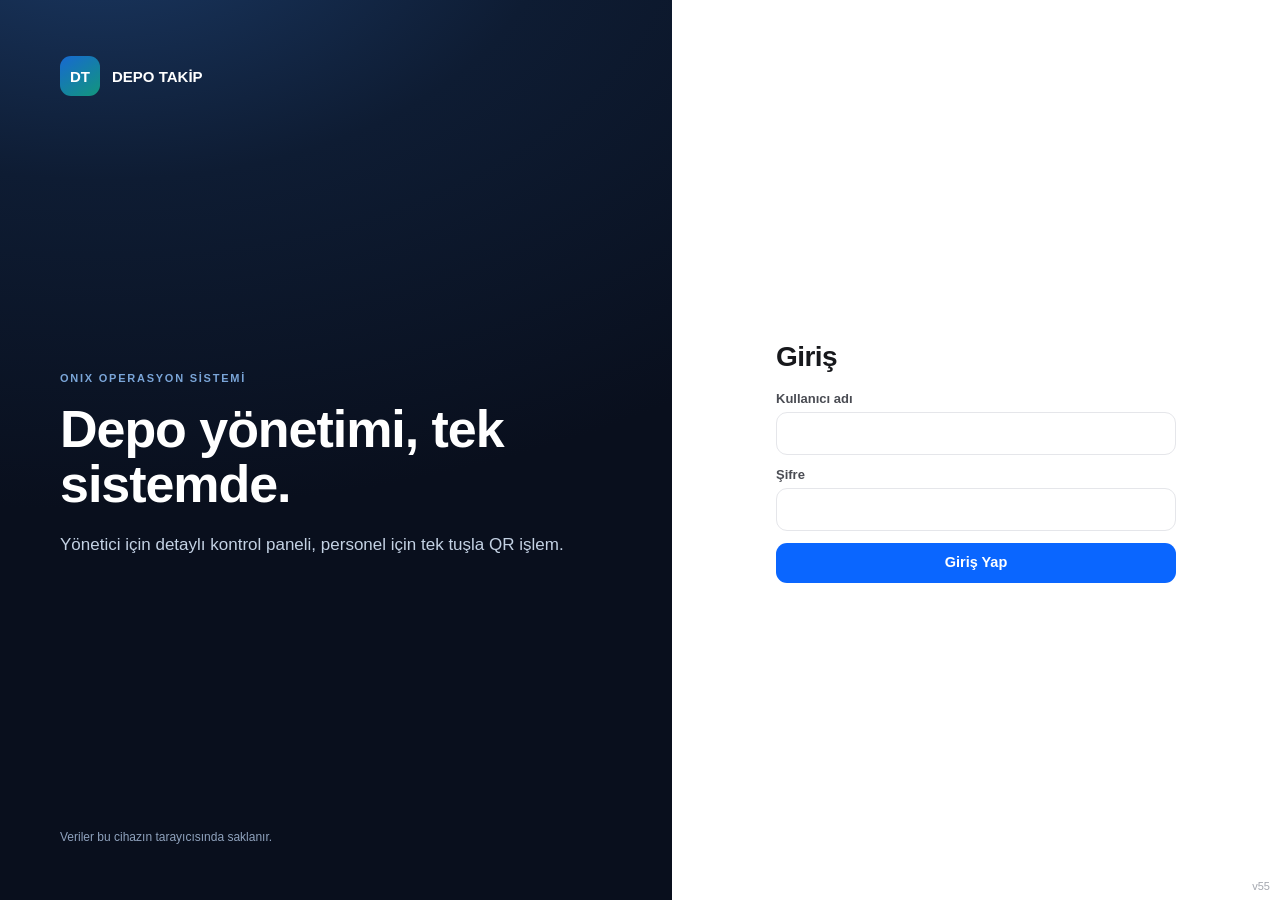
==== index.html @ a71f3387 "v55: Stok sayiminda onayli mod - her okumada EVET/HAYIR onayi, cift sayim onlenir Co-Authored-By: Cl" ====
﻿<!doctype html>
<html lang="tr">
<head>
  <meta charset="utf-8">
  <meta name="viewport" content="width=device-width,initial-scale=1,maximum-scale=1,user-scalable=no,viewport-fit=cover">
  <meta name="theme-color" content="#0d1526">
  <meta name="apple-mobile-web-app-capable" content="yes">
  <meta name="apple-mobile-web-app-status-bar-style" content="black-translucent">
  <meta name="apple-mobile-web-app-title" content="DEPO TAKİP">
  <title>DEPO TAKİP</title>
  <link rel="preconnect" href="https://yxzctsssyngvevrwdwbg.supabase.co" crossorigin>
  <link rel="manifest" href="./manifest.webmanifest">
  <link rel="icon" href="./icon.svg" type="image/svg+xml">
  <link rel="apple-touch-icon" href="./icon.svg">
  <link rel="stylesheet" href="./app.css?v=55">
  <script defer src="./qrcode.min.js?v=55"></script>
  <script defer src="./jsqr.js?v=55"></script>
  <script defer src="./app.js?v=55"></script>
</head>
<body>
  <section id="loginView" class="login-view">
    <div class="login-brand">
      <div class="brand-lockup"><span class="brand-mark">DT</span><span>DEPO TAKİP</span></div>
      <div class="login-copy">
        <span class="eyebrow">ONIX OPERASYON SİSTEMİ</span>
        <h1>Depo yönetimi, tek sistemde.</h1>
        <p>Yönetici için detaylı kontrol paneli, personel için tek tuşla QR işlem.</p>
      </div>
      <small>Veriler bu cihazın tarayıcısında saklanır.</small>
    </div>
    <div class="login-panel">
      <form id="loginForm" class="login-card">
        <div class="mobile-brand"><span class="brand-mark">DT</span><b>DEPO TAKİP</b></div>
        <h2>Giriş</h2>
        <label class="field"><span>Kullanıcı adı</span><input id="loginUser" autocomplete="username" required></label>
        <label class="field"><span>Şifre</span><input id="loginPass" type="password" autocomplete="current-password" required></label>
        <button class="btn btn-primary btn-block" type="submit">Giriş Yap</button>
      </form>
      <form id="setupForm" class="login-card hidden">
        <div class="mobile-brand"><span class="brand-mark">DT</span><b>DEPO TAKİP</b></div>
        <h2>İlk kurulum</h2>
        <p class="muted">Yönetici hesabınızı oluşturun.</p>
        <label class="field"><span>Ad soyad</span><input id="setupName" required></label>
        <label class="field"><span>Kullanıcı adı</span><input id="setupUser" autocomplete="username" required></label>
        <label class="field"><span>Şifre</span><input id="setupPass" type="password" autocomplete="new-password" minlength="6" required></label>
        <label class="field"><span>Şifre (tekrar)</span><input id="setupPass2" type="password" autocomplete="new-password" minlength="6" required></label>
        <button class="btn btn-primary btn-block" type="submit">Yönetici Hesabını Oluştur</button>
        <button type="button" id="setupRestoreBtn" class="login-reset">Başka cihazda hesabınız var mı? Yedek dosyasından kurun</button>
        <input id="setupRestoreInput" type="file" accept="application/json" class="hidden">
      </form>
    </div>
  </section>

  <!-- PERSONEL: sadece QR -->
  <div id="staffView" class="staff-shell hidden">
    <header class="staff-bar">
      <div class="brand-lockup"><span class="brand-mark">DT</span><b>DEPO TAKİP</b></div>
      <div class="staff-user"><span class="cloud-chip">●</span><span id="staffName"></span><button id="staffLogoutBtn" class="btn btn-outline">Çıkış</button></div>
    </header>
    <main class="staff-main">
      <h1 id="staffHello">Merhaba</h1>
      <p class="staff-sub">Yapacağınız işlemi seçin, malzemenin QR etiketini okutun.</p>
      <div class="staff-actions">
        <button id="staffScanIn" class="staff-btn in"><span>⬇</span><b>GİRİŞ</b><small>Depoya mal girişi</small></button>
        <button id="staffScanOut" class="staff-btn out"><span>⬆</span><b>ÇIKIŞ</b><small>Depodan mal çıkışı</small></button>
      </div>
      <div id="staffLast" class="staff-last hidden"></div>
    </main>
  </div>

  <!-- YÖNETİCİ: detaylı panel -->
  <div id="appView" class="admin-shell hidden">
    <aside id="sidebar" class="sidebar">
      <div class="sidebar-brand"><span class="brand-mark">DT</span><div><b>DEPO TAKİP</b><small>YÖNETİM PANELİ</small></div></div>
      <nav class="side-nav">
        <button data-page="dashboard" class="active"><span>◧</span>Ana Sayfa</button>
        <button data-page="movements"><span>⇄</span>Hareketler</button>
        <button data-page="stocks"><span>▦</span>Stok</button>
        <button data-page="muhasebe"><span>₺</span>Muhasebe</button>
        <button data-page="reports" data-admin-only><span>▤</span>Raporlar</button>
        <button data-page="products" data-admin-only><span>◇</span>Ürünler</button>
        <button data-page="users" data-admin-only><span>♟</span>Kullanıcılar</button>
        <button data-page="settings" data-admin-only><span>⚙</span>Ayarlar</button>
      </nav>
      <div class="sidebar-footer"><div class="avatar" id="avatar">A</div><div class="profile-text"><b id="currentName"></b><small id="currentRole"></small></div><button id="logoutBtn" class="icon-btn dark" title="Çıkış">⎋</button></div>
    </aside>
    <div id="sidebarOverlay" class="overlay hidden"></div>

    <div class="admin-main">
      <header class="topbar">
        <div class="topbar-left"><button id="menuBtn" class="icon-btn mobile-only">☰</button><h2 id="pageTitle">Ana Sayfa</h2></div>
        <div class="topbar-actions">
          <span class="cloud-chip">●</span>
          <button id="scanTopBtn" class="btn btn-primary">▣ QR Okut</button>
          <button id="notifBtn" class="icon-btn badge-btn" aria-label="Bildirimler">🔔<span id="notifCount" class="hidden">0</span></button>
        </div>
      </header>

      <div id="notifPanel" class="notif-panel hidden">
        <div class="notif-head"><b>Bildirimler</b><button id="markReadBtn" class="mini-btn">Tümünü okundu say</button></div>
        <div id="notifList" class="notif-list"></div>
      </div>

      <nav id="mobileTabs" class="mobile-tabs">
        <button data-page="dashboard" class="active"><span>◧</span>Ana Sayfa</button>
        <button data-page="movements"><span>⇄</span>Hareket</button>
        <button data-page="stocks"><span>▦</span>Stok</button>
        <button data-page="muhasebe"><span>₺</span>Muhasebe</button>
        <button type="button" id="tabMenuBtn"><span>☰</span>Menü</button>
      </nav>

      <main class="admin-content">
        <section id="dashboard" class="page active">
          <div class="metric-grid">
            <article class="metric-card"><small>Ostim Depo</small><strong id="mOstim">0</strong><span>ürün çeşidi</span><div class="depot-extra"><span class="depot-crit" id="mOstimCrit">0 kritik</span><span class="depot-value" id="mOstimValue" data-admin-only>₺0</span></div></article>
            <article class="metric-card"><small>Yenikent Depo</small><strong id="mYenikent">0</strong><span>ürün çeşidi</span><div class="depot-extra"><span class="depot-crit" id="mYenikentCrit">0 kritik</span><span class="depot-value" id="mYenikentValue" data-admin-only>₺0</span></div></article>
            <article class="metric-card warn"><small>Kritik Ürün</small><strong id="mCritical">0</strong><span>minimum altında</span></article>
            <article class="metric-card"><small>Bugünkü İşlem</small><strong id="mToday">0</strong><span>giriş / çıkış</span></article>
            <article class="metric-card link" id="mBillingCard"><small>Muhasebe</small><strong id="mBilling">0</strong><span>bekleyen + askıda</span></article>
          </div>
          <div class="dash-grid">
            <article class="panel">
              <div class="panel-head"><div><h3>Son Hareketler</h3><p>Kim, hangi malzemeyi, saat kaçta</p></div><button class="text-btn" data-page="movements">Tümü ›</button></div>
              <div class="table-wrap"><table><thead><tr><th>Saat</th><th>Personel</th><th>İşlem</th><th>Malzeme</th><th>Miktar</th><th>Nereye</th></tr></thead><tbody id="dashMovements"></tbody></table></div>
              <div id="dashMovementsEmpty" class="empty hidden">Henüz hareket yok.</div>
            </article>
            <div class="dash-side">
              <article class="panel">
                <div class="panel-head"><div><h3>Kritik Stok</h3><p>Minimum seviyenin altında</p></div></div>
                <div id="dashCritical" class="critical-list"></div>
              </article>
              <article class="panel">
                <div class="panel-head"><div><h3>Depo Dağılımı</h3><p>Ürün çeşidi dağılımı</p></div></div>
                <div id="dashBars" class="bar-list"></div>
              </article>
            </div>
          </div>
        </section>

        <section id="movements" class="page">
          <div class="filter-bar"><label class="search-box">⌕<input id="movementSearch" placeholder="Malzeme, personel veya hedef ara"></label><select id="movementType"><option value="all">Tüm işlemler</option><option>Giriş</option><option>Makine Çıkışı</option><option>Vinç Çıkışı</option><option>Satış</option><option>Transfer</option><option>İptal</option></select><button id="movementCsvBtn" class="btn btn-outline">CSV İndir</button></div>
          <article class="panel no-pad">
            <div class="table-wrap"><table><thead><tr><th>Tarih · Saat</th><th>Personel</th><th>İşlem</th><th>Malzeme</th><th>Miktar</th><th>Nereden</th><th>Nereye</th><th></th></tr></thead><tbody id="movementRows"></tbody></table></div>
            <div id="movementEmpty" class="empty hidden">Kayıt bulunamadı.</div>
          </article>
        </section>

        <section id="stocks" class="page">
          <div class="filter-bar"><label class="search-box">⌕<input id="stockSearch" placeholder="Ürün adı veya kod ara"></label><button id="sayimBtn" class="btn btn-outline" data-admin-only>▣ Stok Sayımı</button><button id="bulkOutBtn" class="btn btn-outline" data-admin-only>📋 Toplu Çıkış</button><button id="stockCsvBtn" class="btn btn-outline">CSV İndir</button></div>
          <article class="panel no-pad">
            <div class="table-wrap"><table><thead><tr><th>Malzeme</th><th>Kod</th><th>Ostim</th><th>Yenikent</th><th>Toplam</th><th>Durum</th><th></th></tr></thead><tbody id="stockRows"></tbody></table></div>
            <div id="stockEmpty" class="empty hidden">Ürün bulunamadı.</div>
          </article>
        </section>

        <section id="muhasebe" class="page">
          <div class="filter-bar"><label class="search-box">⌕<input id="billSearch" placeholder="Malzeme, müşteri veya personel ara"></label><select id="billFilter"><option value="all">Tüm kayıtlar</option><option value="pending">Bekleyen</option><option value="askida">Askıda</option><option value="done">Tamamlanan</option></select><button id="billCsvBtn" class="btn btn-outline">CSV İndir</button></div>
          <div id="billSummary" class="bill-summary"></div>
          <article class="panel no-pad">
            <div class="table-wrap"><table><thead><tr><th>Tarih · Saat</th><th>Malzeme</th><th>Miktar</th><th>Nereye</th><th>Personel</th><th>Birim ₺</th><th>Toplam ₺</th><th>Fatura</th><th>Ödeme</th><th>Durum</th><th></th></tr></thead><tbody id="billRows"></tbody></table></div>
            <div id="billEmpty" class="empty hidden">Kayıt yok. Depodan çıkış yapılan ürünler burada listelenir.</div>
          </article>
        </section>

        <section id="reports" class="page">
          <div class="filter-bar">
            <select id="reportPeriod"><option value="today">Bugün</option><option value="week">Bu Hafta</option><option value="month" selected>Bu Ay</option><option value="all">Tüm Zamanlar</option></select>
            <button id="reportCsvBtn" class="btn btn-outline">⬇ Excel (CSV)</button>
            <button id="reportPdfBtn" class="btn btn-outline">🖨 PDF / Yazdır</button>
          </div>
          <div id="reportContent" class="report-grid"></div>
        </section>

        <section id="products" class="page">
          <div class="filter-bar"><label class="search-box">⌕<input id="productAdminSearch" placeholder="Ürün ara"></label><button id="printAllQrBtn" class="btn btn-outline">🖨 44'lü Etiket Bas</button><button id="addProductBtn" class="btn btn-primary">＋ Yeni Ürün</button></div>
          <article class="panel no-pad">
            <div class="table-wrap"><table><thead><tr><th>Ürün</th><th>Kod</th><th>Kategori</th><th>Birim</th><th>Min.</th><th>Durum</th><th></th></tr></thead><tbody id="productRows"></tbody></table></div>
            <div id="productEmpty" class="empty hidden">Henüz ürün yok. "＋ Yeni Ürün" ile başlayın.</div>
          </article>
        </section>

        <section id="users" class="page">
          <div class="filter-bar"><label class="search-box">⌕<input id="userSearch" placeholder="Kullanıcı ara"></label><button id="addUserBtn" class="btn btn-primary">＋ Yeni Kullanıcı</button></div>
          <article class="panel no-pad">
            <div class="table-wrap"><table><thead><tr><th>Kullanıcı</th><th>Görev</th><th>Rol</th><th>Durum</th><th></th></tr></thead><tbody id="userRows"></tbody></table></div>
          </article>
        </section>

        <section id="settings" class="page">
          <div class="settings-stack">
            <article class="panel setting-row"><div><h3>Tam Yedek Al</h3><p>Tüm verileri dosya olarak indir. Başka cihaza taşımak için de kullanılır.</p></div><button id="backupBtn" class="btn btn-primary">İndir</button></article>
            <article class="panel setting-row"><div><h3>Yedek Geri Yükle</h3><p>Yedek dosyasını bu cihaza yükle.</p></div><input id="restoreInput" type="file" accept="application/json" class="hidden"><button id="restoreBtn" class="btn btn-outline">Dosya Seç</button></article>
            <article class="panel setting-row"><div><h3>Excel Raporları</h3><p>Stok ve hareket listesini CSV olarak indir.</p></div><div class="button-stack"><button id="settingsStockCsv" class="btn btn-outline">Stok</button><button id="settingsMovementCsv" class="btn btn-outline">Hareket</button></div></article>
            <article class="panel setting-row"><div><h3>Etiket Hizalama (44'lü kağıt)</h3><p>Çıktı, etiket kağıdının bölmelerine tam oturmuyorsa mm cinsinden kaydırın (+ sağa/aşağı, − sola/yukarı). Önce "Test Sayfası" ile boş kağıda çerçeve basıp etiket kağıdının üzerine tutarak kontrol edin.</p></div><div class="align-stack"><label class="off-field">Yatay <input id="offX" type="number" step="0.5" value="0"><span>mm</span></label><label class="off-field">Dikey <input id="offY" type="number" step="0.5" value="0"><span>mm</span></label><button id="testSheetBtn" class="btn btn-outline">Test Sayfası Bas</button></div></article>
            <article class="panel setting-row" data-admin-only>
              <div style="width:100%"><h3>Son Silinen Veriler</h3><p>Bir sıfırlama yapıldığında silinen veriler otomatik olarak burada saklanır ve yeni bir sıfırlama yapılana kadar durur. "Geri Yükle" ile eski verileri geri getirebilirsiniz.</p>
              <div id="snapshotList" class="snapshot-list"></div></div>
            </article>
            <article class="panel danger-zone reset-panel" data-super-only>
              <div class="panel-head"><div><h3>Sıfırlama Formatları (Sistem Yöneticisi)</h3><p>Bu işlemler TÜM cihazları etkiler ve geri alınamaz. Öncesinde "Tam Yedek Al" önerilir.</p></div></div>
              <div class="reset-grid">
                <div class="reset-row"><div><b>Hareket &amp; Muhasebe Sıfırla</b><small>Tüm hareket ve muhasebe kayıtları silinir. Ürünler, stok miktarları ve kullanıcılar aynen kalır — yeni döneme temiz başlangıç.</small></div><button id="resetMovementsBtn" class="btn btn-danger">Sıfırla</button></div>
                <div class="reset-row"><div><b>Stok Miktarlarını Sıfırla</b><small>Ürün kartları ve etiketler kalır, tüm depo miktarları 0 yapılır. Sayım öncesi kullanışlıdır.</small></div><button id="resetStocksBtn" class="btn btn-danger">Sıfırla</button></div>
                <div class="reset-row"><div><b>Fabrika Formatı</b><small>Her şey silinir: ürünler, kullanıcılar, hareketler, muhasebe. Sistem ilk güne döner, sadece yönetici hesabı kalır.</small></div><button id="resetBtn" class="btn btn-danger">Formatla</button></div>
              </div>
            </article>
          </div>
        </section>
      </main>
    </div>
  </div>

  <div id="productModal" class="modal hidden"><div class="modal-card modal-lg"><div class="modal-head"><div><h3 id="productModalTitle">Yeni Ürün</h3></div><button class="icon-btn" data-close-modal="productModal">✕</button></div><form id="productForm"><input id="productId" type="hidden">
  <div class="img-pick"><div id="productImgBox" class="img-box">📷</div><div class="img-btns"><button type="button" id="pickImgBtn" class="mini-btn">Fotoğraf Seç / Çek</button><button type="button" id="removeImgBtn" class="mini-btn danger hidden">Görseli Kaldır</button></div><input id="productImgInput" type="file" accept="image/*" class="hidden"></div>
  <div class="form-grid">
    <label class="field"><span>Ürün adı</span><input id="productName" required></label><label class="field"><span>Ürün kodu</span><input id="productCode" required></label><label class="field"><span>Kategori</span><input id="productCategory" placeholder="Sondaj, hidrolik..."></label><label class="field"><span>Birim</span><select id="productUnit"><option>Adet</option><option>Metre</option><option>Litre</option><option>Kg</option><option>Takım</option><option>Kutu</option></select></label><label class="field"><span>Ostim stok</span><input id="productOstim" type="number" min="0" step="0.01" value="0"></label><label class="field"><span>Yenikent stok</span><input id="productYenikent" type="number" min="0" step="0.01" value="0"></label><label class="field"><span>Minimum stok uyarısı</span><input id="productMin" type="number" min="0" step="0.01" value="0"></label><label class="field"><span>Birim fiyat (₺, stok değeri için)</span><input id="productPrice" type="number" min="0" step="0.01" value="0"></label><label class="field"><span>Durum</span><select id="productActive"><option value="true">Aktif</option><option value="false">Pasif</option></select></label>
  </div><div class="form-actions"><button type="button" class="btn btn-outline" data-close-modal="productModal">Vazgeç</button><button type="submit" class="btn btn-primary">Kaydet</button></div></form></div></div>

  <div id="userModal" class="modal hidden"><div class="modal-card modal-lg"><div class="modal-head"><div><h3 id="userModalTitle">Yeni Kullanıcı</h3></div><button class="icon-btn" data-close-modal="userModal">✕</button></div><form id="userForm"><input id="userId" type="hidden"><div class="form-grid">
    <label class="field"><span>Ad soyad</span><input id="userNameField" required></label><label class="field"><span>Kullanıcı adı</span><input id="usernameField" required autocomplete="off"></label><label class="field"><span>Şifre</span><input id="passwordField" required autocomplete="new-password"></label><label class="field"><span>Rol</span><select id="roleField"><option value="depot">Personel (sadece QR ekranı)</option><option value="accounting">Muhasebe (fatura &amp; tahsilat)</option><option value="admin">Yönetici (tüm panel)</option></select></label><label class="field"><span>Görev</span><input id="jobField" placeholder="Ostim depo sorumlusu"></label><label class="field"><span>Durum</span><select id="userActiveField"><option value="true">Aktif</option><option value="false">Pasif</option></select></label>
  </div><div class="form-actions"><button type="button" class="btn btn-outline" data-close-modal="userModal">Vazgeç</button><button type="submit" class="btn btn-primary">Kaydet</button></div></form></div></div>

  <div id="billingModal" class="modal hidden"><div class="modal-card modal-lg">
    <div class="modal-head"><div><h3>Muhasebe Kaydı</h3><p id="billProductInfo"></p></div><button class="icon-btn" data-close-modal="billingModal">✕</button></div>
    <div id="billMeta" class="bill-meta"></div>
    <div id="billLines" class="bill-lines"></div>
    <div class="bill-total">Ara toplam: <b id="billSubTxt">—</b></div>
    <div class="bill-discount"><span>İndirim</span><input id="billDiscount" type="number" min="0" step="0.01" placeholder="0" inputmode="decimal"><div class="seg mini"><button type="button" id="discTL" class="active">₺</button><button type="button" id="discPct">%</button></div><b id="billDiscTxt" class="disc-amt">—</b></div>
    <div class="bill-total grand">Genel toplam: <b id="billTotalTxt">—</b></div>
    <div class="seg-group"><span>Fatura</span><div class="seg"><button type="button" id="segInvYes">Kesildi</button><button type="button" id="segInvNo">Kesilmedi</button></div></div>
    <div class="seg-group"><span>Ödeme</span><div class="seg"><button type="button" id="segPaidYes">Alındı</button><button type="button" id="segPaidNo">Alınmadı · askıya al</button></div></div>
    <label class="field"><span>Not (isteğe bağlı)</span><input id="billNote" placeholder="Elden nakit, havale, vadeli..." autocomplete="off"></label>
    <div class="form-actions"><button type="button" class="btn btn-outline" data-close-modal="billingModal">Vazgeç</button><button type="button" id="billSaveBtn" class="btn btn-primary">Kaydet</button></div>
  </div></div>

  <div id="ekstreModal" class="modal hidden"><div class="modal-card modal-lg">
    <div class="modal-head"><div><h3>Ürün Ekstresi</h3><p id="ekstreProductInfo"></p></div><button class="icon-btn" data-close-modal="ekstreModal">✕</button></div>
    <div id="ekstreSummary" class="ekstre-summary"></div>
    <div class="table-wrap ekstre-wrap"><table><thead><tr><th>Tarih · Saat</th><th>İşlem</th><th>Miktar</th><th>Nereden → Nereye</th><th>Personel</th></tr></thead><tbody id="ekstreRows"></tbody></table></div>
    <div id="ekstreEmpty" class="empty hidden">Bu ürün için henüz hareket kaydı yok.</div>
  </div></div>

  <div id="mixQrModal" class="modal hidden"><div class="modal-card modal-lg">
    <div class="modal-head"><div><h3>44'lü Etiket Bas</h3><p>Yazdırılacak ürünleri seçin, her biri için etiket adedini girin. 44'lü A4 etiket kağıdına göre dizilir.</p></div><button class="icon-btn" data-close-modal="mixQrModal">✕</button></div>
    <div class="mix-toolbar">
      <label class="search-box">⌕<input id="mixSearch" placeholder="Ürün ara"></label>
      <label class="mix-stock"><input id="mixUseStock" type="checkbox" checked> Stok adedince</label>
      <label class="mix-default" id="mixDefaultWrap" style="display:none">Varsayılan adet <input id="mixDefaultQty" type="number" min="1" max="440" value="1"></label>
      <button type="button" id="mixSelectAll" class="mini-btn">Tümünü Seç</button>
    </div>
    <div id="mixList" class="mix-list"></div>
    <div class="form-actions mix-actions">
      <span id="mixSummary" class="mix-summary">0 ürün · 0 etiket</span>
      <span class="mix-note">Aynı ürünler peş peşe, yukarıdan aşağıya sıralanır</span>
      <button type="button" class="btn btn-outline" data-close-modal="mixQrModal">Vazgeç</button>
      <button type="button" id="mixPrintBtn" class="btn btn-primary">Yazdır</button>
    </div>
  </div></div>

  <div id="sayimModal" class="modal hidden"><div class="modal-card modal-lg">
    <div class="modal-head"><div><h3>Stok Sayımı</h3><p id="sayimDesc">Depo seçin, rafınızdaki her ürünün etiketini tek tek okutun. Bitirince sistemle karşılaştırılır.</p></div><button class="icon-btn" data-close-modal="sayimModal">✕</button></div>
    <div id="sayimSetup">
      <label class="field"><span>Sayılacak depo</span><select id="sayimDepot"><option>Ostim Depo</option><option>Yenikent Depo</option><option value="both">İki depo birden (toplam)</option></select></label>
      <p class="muted">Her fiziksel ürün için etiketi bir kez okutun — aynı üründen 5 tane varsa 5 kez. Okumalar arasında kısa bekleme vardır, "cık" diye saydıkça ekranda görürsünüz. Sayım bitmeden sayfayı yenilemeyin.</p>
      <div class="form-actions"><button type="button" class="btn btn-outline" data-close-modal="sayimModal">Vazgeç</button><button type="button" id="sayimStartBtn" class="btn btn-primary">▶ Sayımı Başlat</button></div>
    </div>
    <div id="sayimReport" class="hidden">
      <div id="sayimSummary" class="sayim-summary"></div>
      <div class="table-wrap sayim-table"><table><thead><tr><th>Malzeme</th><th class="num">Sistem</th><th class="num">Sayılan</th><th class="num">Fark</th><th>Durum</th></tr></thead><tbody id="sayimRows"></tbody></table></div>
      <div id="sayimUnknown" class="alert alert-warning hidden"></div>
      <div class="form-actions"><button type="button" id="sayimResumeBtn" class="btn btn-outline">‹ Sayıma Devam</button><button type="button" id="sayimCsvBtn" class="btn btn-outline">CSV İndir</button><button type="button" id="sayimCloseBtn" class="btn btn-primary">Kapat</button></div>
    </div>
  </div></div>

  <div id="qrModal" class="modal hidden"><div class="modal-card qr-card"><div class="modal-head"><div><h3>QR Ürün Etiketi</h3><p id="qrProductName"></p></div><button class="icon-btn" data-close-modal="qrModal">✕</button></div><div id="qrCode"></div><b id="qrLabelName" class="qr-label-name"></b><code id="qrCodeText"></code><button id="printQrBtn" class="btn btn-primary btn-block">Bu Etiketi Yazdır</button></div></div>

  <div id="bulkModal" class="modal hidden"><div class="modal-card modal-lg">
    <div class="modal-head"><div><h3>Toplu Çıkış</h3><p>Ürün listesini yapıştırın — her satır 1 adettir, aynı satırı tekrar yazmak adedi artırır. Marka adları sorun olmaz, sistem eşleştirir.</p></div><button class="icon-btn" data-close-modal="bulkModal">✕</button></div>
    <textarea id="bulkText" class="bulk-text" rows="7" placeholder="CAPRARI MCH43-8&#10;İMPO SK 10 HP&#10;PAN 4041-4/18&#10;PAN 4041-4/18"></textarea>
    <div class="form-grid">
      <label class="field"><span>Hangi depodan?</span><select id="bulkDepot"><option>Ostim Depo</option><option>Yenikent Depo</option></select></label>
      <label class="field"><span>Nereye gidiyor?</span><select id="bulkTarget"><option value="sayim">Sayım Düzeltme (stok düşümü)</option><option value="customer">Müşteriye Satış</option><option>Sondaj Makinesi 1</option><option>Sondaj Makinesi 2</option><option>Sondaj Makinesi 3</option><option>Vinç 1</option></select></label>
      <label class="field" id="bulkCustomerField"><span>Müşteri adı</span><input id="bulkCustomer" placeholder="Müşteri adı girin" autocomplete="off"></label>
      <label class="field"><span>Açıklama (nereye/neden)</span><input id="bulkNote" placeholder="Örn: Ahmet Bey şantiyesi" autocomplete="off"></label>
    </div>
    <div id="bulkPreview" class="bulk-preview"></div>
    <div class="form-actions"><button type="button" class="btn btn-outline" data-close-modal="bulkModal">Vazgeç</button><button type="button" id="bulkSaveBtn" class="btn btn-primary" disabled>Çıkışları Kaydet</button></div>
  </div></div>

  <div id="scanModal" class="modal hidden"><div class="modal-card scan-card">
    <div class="modal-head"><div><h3>QR ile İşlem</h3><p id="scanModalDesc">Ne yapacaksınız?</p></div><button class="icon-btn" data-close-modal="scanModal">✕</button></div>
    <div id="scanModeStep" class="scan-mode-step">
      <button type="button" id="scanModeIn" class="scan-mode-btn in"><span>⬇</span><b>GİRİŞ</b><small>Depoya mal girişi</small></button>
      <button type="button" id="scanModeOut" class="scan-mode-btn out"><span>⬆</span><b>ÇIKIŞ</b><small>Depodan mal çıkışı</small></button>
      <button type="button" id="scanModeTransfer" class="scan-mode-btn transfer"><span>⇄</span><b>TRANSFER</b><small>Depolar arası taşıma</small></button>
    </div>
    <div id="scanStage" class="scan-stage hidden">
      <video id="scanVideo" playsinline muted></video>
      <div class="scan-frame"><span></span></div>
      <button type="button" id="zoomBtn" class="torch-btn zoom-btn hidden" title="Yakınlaştır">1x</button>
      <button type="button" id="torchBtn" class="torch-btn" title="Fener">💡</button>
    </div>
    <div id="scanStatus" class="scan-status hidden">Kamera başlatılıyor…</div>
    <div id="sayimBar" class="sayim-bar hidden"><b id="sayimTotal">0</b><span id="sayimLastTxt">Etiketleri art arda okutun</span><button type="button" id="sayimFinishBtn" class="btn btn-primary">✓ Bitir</button></div>
    <div id="sayimConfirm" class="sayim-confirm hidden">
      <b id="sayimConfirmTxt">Ürün</b>
      <div class="sayim-confirm-btns"><button type="button" id="sayimYes" class="btn btn-primary">✓ EVET, SAY</button><button type="button" id="sayimNo" class="btn btn-outline">✗ HAYIR</button></div>
    </div>
    <button type="button" id="manualPickBtn" class="btn btn-outline btn-block hidden">Kod okunmuyor mu? Listeden seçin</button>
    <button type="button" id="scanBackBtn" class="scan-back hidden">‹ Giriş/Çıkış seçimine dön</button>
    <div id="scanPickStep" class="scan-pick hidden">
      <label class="search-box">⌕<input id="pickSearch" placeholder="Ürün adı veya kod yazın"></label>
      <div id="pickList" class="pick-list"></div>
      <button type="button" id="pickBackBtn" class="scan-back">‹ Kameraya dön</button>
    </div>
    <div id="scanResult" class="scan-result hidden">
      <div class="scan-product"><div class="product-avatar" id="scanAvatar">Ü</div><div><b id="scanProductName"></b><small id="scanProductMeta"></small></div><span id="scanModeBadge" class="stock-pill pill-ok">GİRİŞ</span></div>
      <div class="scan-stocks"><span>Ostim: <b id="scanOstim">0</b></span><span>Yenikent: <b id="scanYenikent">0</b></span><span>Toplam: <b id="scanTotal">0</b></span></div>
      <form id="quickForm">
        <label class="field"><span id="quickDepotLabel">Depo</span><select id="quickDepot"><option>Ostim Depo</option><option>Yenikent Depo</option></select></label>
        <label class="field hidden" id="quickTargetField"><span>Nereye gidiyor?</span><select id="quickTarget"><option value="customer">Müşteriye Satış</option><option>Sondaj Makinesi 1</option><option>Sondaj Makinesi 2</option><option>Sondaj Makinesi 3</option><option>Vinç 1</option></select></label>
        <label class="field hidden" id="quickCustomerField"><span>Müşteri adı</span><input id="quickCustomer" placeholder="Müşteri adı girin" autocomplete="off"></label>
        <label class="field hidden" id="quickNoteField"><span>Nereye gidiyor? / Açıklama <b style="color:#c22b2b">(zorunlu)</b></span><input id="quickNote" placeholder="Örn: Ankara şantiyesi, kule montajı için" autocomplete="off"></label>
        <label class="field hidden" id="quickReasonField"><span>İstisnai çıkış nedeni <b style="color:#c22b2b">(zorunlu)</b></span><input id="quickReason" placeholder="Örn: Acil şantiye ihtiyacı, sayım farkı düzeltilecek" autocomplete="off"></label>
        <label class="field"><span>Miktar</span><input id="quickQty" type="number" min="0.01" step="0.01" value="1" required></label>
        <div id="quickWarning" class="alert alert-warning hidden"></div>
        <button type="submit" id="quickSubmit" class="btn btn-primary btn-block">Kaydet</button>
      </form>
      <button type="button" id="rescanBtn" class="btn btn-outline btn-block">↻ Başka Ürün Tara</button>
    </div>
  </div></div>

  <div id="labelSheet" class="label-sheet" aria-hidden="true"></div>
  <div id="modalOverlay" class="overlay hidden"></div><div id="toast" class="toast hidden"></div>
  <div id="versionTag" class="version-tag" title="Sistem sürümü"></div>
</body>
</html>
---- app.css ----
/* DEPO TAKİP — yönetim paneli + personel ekranı */
:root{
  --bg:#f4f5f8;
  --card:#ffffff;
  --text:#17181c;
  --muted:#83868f;
  --line:#e5e6ea;
  --accent:#0a66ff;
  --accent-press:#0653d3;
  --ok-bg:#e5f6ec;--ok-tx:#137a49;
  --low-bg:#fdf3de;--low-tx:#8f5f00;
  --bad-bg:#fdeaea;--bad-tx:#c22b2b;
  --nav:#0d1526;--nav2:#131e35;
  --r:14px;
  --shadow:0 1px 2px rgba(16,24,40,.05);
  --shadow-hover:0 8px 24px rgba(16,24,40,.10);
}
*{box-sizing:border-box}
html{scroll-behavior:smooth;-webkit-tap-highlight-color:transparent}
button,a{touch-action:manipulation}
body{margin:0;font-family:-apple-system,BlinkMacSystemFont,"SF Pro Text","Segoe UI",Inter,Roboto,Arial,sans-serif;background:var(--bg);color:var(--text);-webkit-font-smoothing:antialiased}
button,input,select,textarea{font:inherit;color:inherit}
button{cursor:pointer}
h1,h2,h3{letter-spacing:-.02em}
.hidden{display:none!important}
.muted{color:var(--muted)}
.eyebrow{font-size:11px;letter-spacing:.16em;font-weight:700;color:#7aa5d8;text-transform:uppercase}
.brand-mark{width:40px;height:40px;border-radius:11px;display:grid;place-items:center;color:#fff;font-weight:700;background:linear-gradient(145deg,#1769d2,#12967c);flex:0 0 auto}

/* ---- Giriş ---- */
.login-view{min-height:100vh;display:grid;grid-template-columns:1.05fr .95fr;background:var(--card)}
.login-brand{padding:56px 60px;background:radial-gradient(1000px 600px at 15% -10%,#1b3a66 0,#0e1c33 45%,#090f1d 100%);color:#fff;display:flex;flex-direction:column;justify-content:space-between}
.login-brand small{color:#8fa2bd;font-size:12px}
.brand-lockup{display:flex;align-items:center;gap:12px;font-weight:700;font-size:15px}
.login-copy{max-width:640px}
.login-copy h1{font-size:clamp(34px,4.4vw,52px);line-height:1.06;margin:16px 0 18px;font-weight:700}
.login-copy p{font-size:17px;color:#c4d2e4;line-height:1.6;margin:0}
.login-panel{display:grid;place-items:center;padding:40px 28px}
.login-card{width:min(400px,100%)}
.login-card h2{font-size:28px;margin:24px 0 18px;font-weight:700}
.mobile-brand{display:none;align-items:center;gap:10px;font-size:15px;font-weight:700}
.login-reset{margin-top:16px;width:100%;background:none;border:none;color:var(--muted);font-size:12.5px;text-decoration:underline;text-underline-offset:3px}
.login-reset:hover{color:var(--accent)}

/* ---- Form elemanları ---- */
.field{display:grid;gap:6px;margin:12px 0}
.field>span{font-size:13px;color:#4a4c53;font-weight:600}
.field input,.field select,.field textarea{width:100%;border:1px solid var(--line);background:#fff;border-radius:11px;padding:12px 13px;outline:none;transition:border-color .15s,box-shadow .15s;font-size:15px}
.field input:focus,.field select:focus{border-color:var(--accent);box-shadow:0 0 0 4px rgba(10,102,255,.12)}
.btn{border:0;border-radius:11px;padding:11px 17px;font-weight:600;font-size:14.5px;transition:background .15s,transform .15s;line-height:1.2}
.btn:active{transform:scale(.98)}
.btn-primary{background:var(--accent);color:#fff}
.btn-primary:hover{background:var(--accent-press)}
.btn-outline{background:#fff;border:1px solid var(--line)}
.btn-outline:hover{background:#f6f7f9}
.btn-danger{background:var(--bad-bg);color:var(--bad-tx)}
.btn-block{width:100%}
.mini-btn{border:1px solid var(--line);background:#fff;border-radius:999px;padding:7px 13px;font-size:12.5px;font-weight:600;white-space:nowrap}
.mini-btn:hover{background:#f6f7f9}
.mini-btn.danger{color:var(--bad-tx);border-color:#f3cdcd}
.mini-btn:disabled{opacity:.4;cursor:default}
.icon-btn{width:38px;height:38px;border-radius:11px;border:1px solid var(--line);background:#fff;display:grid;place-items:center;font-size:15px;flex:0 0 auto}
.icon-btn:hover{background:#f6f7f9}
.icon-btn.dark{background:rgba(255,255,255,.08);border-color:rgba(255,255,255,.14);color:#c9d4e4}
.icon-btn.dark:hover{background:rgba(255,255,255,.16)}

/* ---- Yönetici paneli iskeleti ---- */
.admin-shell{min-height:100vh;display:grid;grid-template-columns:238px 1fr}
.sidebar{position:sticky;top:0;height:100vh;background:linear-gradient(180deg,var(--nav),var(--nav2));color:#fff;display:flex;flex-direction:column;padding:18px 12px;z-index:40}
.sidebar-brand{display:flex;align-items:center;gap:11px;padding:4px 10px 18px;border-bottom:1px solid rgba(255,255,255,.09)}
.sidebar-brand b{font-size:14.5px;letter-spacing:.02em}
.sidebar-brand small{display:block;font-size:9px;color:#8ea3c0;letter-spacing:.2em;margin-top:2px}
.side-nav{display:grid;gap:4px;padding-top:14px}
.side-nav button{border:0;background:transparent;color:#b9c7da;text-align:left;padding:11px 12px;border-radius:10px;font-weight:600;font-size:13.5px;display:flex;gap:11px;align-items:center;transition:.15s}
.side-nav button span{width:18px;font-size:15px;text-align:center}
.side-nav button:hover{background:rgba(255,255,255,.07);color:#fff}
.side-nav button.active{background:var(--accent);color:#fff}
.sidebar-footer{margin-top:auto;display:flex;gap:10px;align-items:center;padding:12px 8px 4px;border-top:1px solid rgba(255,255,255,.09)}
.sidebar-footer .profile-text{flex:1;display:grid;gap:1px;min-width:0}
.sidebar-footer b{font-size:13px;white-space:nowrap;overflow:hidden;text-overflow:ellipsis}
.sidebar-footer small{font-size:10.5px;color:#8ea3c0}
.avatar{width:38px;height:38px;border-radius:11px;background:rgba(255,255,255,.1);color:#cfe0f5;display:grid;place-items:center;font-weight:700;flex:0 0 auto}
.avatar.sm{width:32px;height:32px;border-radius:9px;background:#eef4fc;color:#175aa8;font-size:12px}

.admin-main{min-width:0;display:flex;flex-direction:column}
.topbar{position:sticky;top:0;z-index:30;background:rgba(255,255,255,.85);backdrop-filter:saturate(180%) blur(16px);-webkit-backdrop-filter:saturate(180%) blur(16px);border-bottom:1px solid rgba(16,24,40,.08);display:flex;align-items:center;justify-content:space-between;padding:12px 22px;gap:12px}
.topbar-left{display:flex;align-items:center;gap:12px;min-width:0}
.topbar h2{margin:0;font-size:19px;font-weight:700}
.topbar-actions{display:flex;align-items:center;gap:10px}
.badge-btn{position:relative}
.badge-btn span{position:absolute;right:-5px;top:-6px;background:#e13232;color:#fff;border:2px solid #fff;min-width:19px;height:19px;border-radius:999px;font-size:10px;font-weight:700;display:grid;place-items:center;padding:0 3px}
.mobile-only{display:none}
.admin-content{padding:20px 22px 60px;max-width:1280px;width:100%;margin:0 auto}
.page{display:none}
.page.active{display:block}

/* ---- Bildirim paneli ---- */
.notif-panel{position:fixed;right:18px;top:64px;z-index:60;width:min(380px,92vw);background:#fff;border:1px solid var(--line);border-radius:16px;box-shadow:0 20px 50px rgba(16,24,40,.18);overflow:hidden}
.notif-head{display:flex;align-items:center;justify-content:space-between;padding:13px 15px;border-bottom:1px solid var(--line)}
.notif-list{max-height:420px;overflow:auto}
.notif-item{padding:12px 15px;border-bottom:1px solid #f0f1f3}
.notif-item:last-child{border-bottom:0}
.notif-item.unread{background:#f4f8ff}
.notif-item b{font-size:13px}
.notif-item p{margin:4px 0;color:#5c5f66;font-size:12px;line-height:1.5}
.notif-item time{font-size:10.5px;color:var(--muted)}

/* ---- Panolar ---- */
.metric-grid{display:grid;grid-template-columns:repeat(5,1fr);gap:12px;margin-bottom:16px}
.metric-card{background:var(--card);border:1px solid var(--line);border-radius:var(--r);padding:16px;box-shadow:var(--shadow);display:grid;gap:2px}
.metric-card small{color:var(--muted);font-weight:600;font-size:12px}
.metric-card strong{font-size:26px;font-weight:700;font-variant-numeric:tabular-nums}
.metric-card span{font-size:11px;color:#9a9da5}
.metric-card.warn strong{color:var(--bad-tx)}
.metric-card.link{cursor:pointer;transition:.15s}
.metric-card.link:hover{border-color:var(--accent);box-shadow:var(--shadow-hover)}
.dash-grid{display:grid;grid-template-columns:1.65fr 1fr;gap:14px;align-items:start}
.dash-side{display:grid;gap:14px}
.panel{background:var(--card);border:1px solid var(--line);border-radius:var(--r);box-shadow:var(--shadow);padding:18px}
.panel.no-pad{padding:0;overflow:hidden}
.panel-head{display:flex;justify-content:space-between;align-items:flex-start;gap:10px;margin-bottom:12px}
.panel-head h3{margin:0 0 3px;font-size:15.5px;font-weight:700}
.panel-head p{margin:0;color:var(--muted);font-size:12px}
.text-btn{border:0;background:transparent;color:var(--accent);font-weight:600;font-size:13px}
.critical-list{display:grid;gap:8px}
.critical-item{display:flex;justify-content:space-between;align-items:center;gap:10px;padding:10px 12px;border:1px solid #f4dcc0;background:#fffaf2;border-radius:11px}
.critical-item b{font-size:12.5px}
.critical-item small{display:block;color:#8b5a16;margin-top:2px;font-size:11px}
.bar-list{display:grid;gap:13px}
.bar-row{display:grid;gap:6px}
.bar-label{display:flex;justify-content:space-between;font-size:12.5px}
.bar-track{height:8px;background:#eef0f3;border-radius:999px;overflow:hidden}
.bar-fill{height:100%;background:var(--accent);border-radius:999px}
.bar-fill.alt{background:#0b9d8a}

/* ---- Tablolar ---- */
.filter-bar{display:flex;gap:10px;margin-bottom:12px;flex-wrap:wrap;align-items:center}
.filter-bar .search-box{flex:1;min-width:200px;margin:0}
.filter-bar select{border:1px solid var(--line);background:#fff;border-radius:11px;padding:11px 12px;font-size:14px}
.search-box{display:flex;align-items:center;gap:8px;border:1px solid var(--line);border-radius:11px;padding:0 12px;color:var(--muted);background:#fff}
.search-box input{border:0;outline:0;width:100%;padding:11px 0;background:transparent;font-size:14.5px}
.search-box:focus-within{border-color:var(--accent);box-shadow:0 0 0 4px rgba(10,102,255,.12)}
.table-wrap{overflow-x:auto}
table{width:100%;border-collapse:collapse;min-width:640px}
th{background:#f8f9fb;color:#75787f;text-align:left;font-size:10.5px;letter-spacing:.07em;text-transform:uppercase;padding:11px 14px;border-bottom:1px solid var(--line);white-space:nowrap}
td{padding:12px 14px;border-bottom:1px solid #f0f1f3;font-size:13px;vertical-align:middle}
tr:last-child td{border-bottom:0}
tbody tr:hover{background:#fafbfd}
td .td-sub{display:block;color:var(--muted);font-size:11px;margin-top:2px}
td.num{font-variant-numeric:tabular-nums;white-space:nowrap}
td code{background:#f2f3f5;border-radius:6px;padding:2px 7px;font-size:12px}
.row-actions{display:flex;gap:6px;justify-content:flex-end}
.cell-user{display:flex;align-items:center;gap:10px}
.row-askida{background:#fffaf0}
.empty{text-align:center;color:var(--muted);padding:34px 12px;font-size:13.5px}

.stock-pill{padding:4px 10px;border-radius:999px;font-size:11px;font-weight:700;white-space:nowrap}
.pill-ok{background:var(--ok-bg);color:var(--ok-tx)}
.pill-low{background:var(--low-bg);color:var(--low-tx)}
.pill-critical{background:var(--bad-bg);color:var(--bad-tx)}
.pill-inactive{background:#eceef1;color:#6c6f77}
.yn{color:var(--muted);font-size:12px;white-space:nowrap}
.yn.ok{color:var(--ok-tx);font-weight:600}
.yn.no{color:var(--bad-tx);font-weight:600}

/* ---- Muhasebe ---- */
.bill-summary{display:flex;gap:10px;margin-bottom:12px;flex-wrap:wrap}
.bill-chip{background:#fff;border:1px solid var(--line);border-radius:12px;padding:10px 16px;display:grid;gap:1px;min-width:120px}
.bill-chip small{font-size:11px;color:var(--muted);font-weight:600}
.bill-chip b{font-size:19px;font-variant-numeric:tabular-nums}
.bill-chip span{font-size:11.5px;color:#5c5f66;font-variant-numeric:tabular-nums}
.bill-chip.warn{border-color:#f2dfb4;background:#fffdf7}
.bill-chip.warn b{color:var(--low-tx)}
.bill-chip.ok{border-color:#c9e9d6;background:#f8fdfa}
.bill-chip.ok b{color:var(--ok-tx)}
.bill-meta{display:flex;gap:8px;flex-wrap:wrap;margin-bottom:6px}
.bill-meta span{background:#f2f3f5;border-radius:999px;padding:6px 12px;font-size:12px;color:#4a4c53}
.bill-total{margin:4px 0 10px;font-size:14px;color:#4a4c53}
.bill-total b{font-size:17px;font-variant-numeric:tabular-nums}
.seg-group{display:grid;gap:6px;margin:12px 0}
.seg-group>span{font-size:13px;color:#4a4c53;font-weight:600}
.seg{display:grid;grid-template-columns:1fr 1fr;gap:0;border:1px solid var(--line);border-radius:11px;overflow:hidden}
.seg button{border:0;background:#fff;padding:11px 8px;font-weight:600;font-size:13.5px;color:#5c5f66}
.seg button+button{border-left:1px solid var(--line)}
.seg button.active{background:var(--accent);color:#fff}
#segPaidNo.active{background:#b45309}

/* ---- Ayarlar ---- */
.settings-stack{display:grid;grid-template-columns:1fr 1fr;gap:12px}
.setting-row{display:flex;align-items:center;justify-content:space-between;gap:14px;flex-wrap:wrap}
.setting-row h3{margin:0 0 4px;font-size:15px;font-weight:600}
.setting-row p{margin:0;color:var(--muted);font-size:12.5px;max-width:420px;line-height:1.5}
.danger-zone{border-color:#f3cdcd}
.button-stack{display:flex;gap:8px}

/* ---- Personel ekranı ---- */
.staff-shell{min-height:100vh;display:flex;flex-direction:column;background:var(--bg)}
.staff-bar{display:flex;align-items:center;justify-content:space-between;padding:12px 18px;background:#fff;border-bottom:1px solid var(--line)}
.staff-bar .brand-lockup{font-size:14px;color:var(--text)}
.staff-user{display:flex;align-items:center;gap:12px}
.staff-user span{font-weight:600;font-size:14px}
.staff-main{flex:1;display:flex;flex-direction:column;align-items:center;justify-content:center;padding:26px 18px 40px;text-align:center;max-width:560px;margin:0 auto;width:100%}
.staff-main h1{margin:0 0 6px;font-size:30px;font-weight:700}
.staff-sub{margin:0 0 26px;color:var(--muted);font-size:14.5px;line-height:1.5}
.staff-actions{display:grid;grid-template-columns:1fr 1fr;gap:14px;width:100%}
.staff-btn{border:0;border-radius:24px;padding:44px 12px;display:grid;justify-items:center;gap:9px;color:#fff;transition:transform .15s,filter .15s;box-shadow:0 14px 34px rgba(16,24,40,.16)}
.staff-btn:active{transform:scale(.97)}
.staff-btn:hover{filter:brightness(1.06)}
.staff-btn span{font-size:52px;line-height:1}
.staff-btn b{font-size:26px;font-weight:800;letter-spacing:.03em}
.staff-btn small{font-size:12.5px;opacity:.85}
.staff-btn.in{background:linear-gradient(150deg,#0e9d63,#0b7a4d)}
.staff-btn.out{background:linear-gradient(150deg,#e04545,#b62c2c)}
.staff-last{margin-top:26px;background:#fff;border:1px solid var(--line);border-radius:14px;padding:14px 18px;display:grid;gap:3px;width:100%;text-align:left}
.staff-last small{font-size:10px;letter-spacing:.14em;color:var(--muted);font-weight:700}
.staff-last b{font-size:14px}
.staff-last span{font-size:12px;color:var(--muted)}

/* ---- Modallar ---- */
.overlay{position:fixed;inset:0;background:rgba(10,12,16,.45);backdrop-filter:blur(3px);-webkit-backdrop-filter:blur(3px);z-index:50}
.modal{position:fixed;inset:0;display:grid;place-items:center;padding:16px;z-index:70}
.modal-card{width:min(520px,100%);max-height:92vh;overflow:auto;background:#fff;border-radius:18px;padding:22px;box-shadow:0 24px 70px rgba(0,0,0,.28)}
.modal-lg{width:min(700px,100%)}
.modal-head{display:flex;align-items:flex-start;justify-content:space-between;gap:12px;margin-bottom:12px}
.modal-head h3{margin:0;font-size:18px;font-weight:700}
.modal-head p{margin:4px 0 0;color:var(--muted);font-size:13px}
.modal .icon-btn{border-radius:999px;border:0;background:#f0f1f3}
.form-grid{display:grid;grid-template-columns:1fr 1fr;gap:0 14px}
.form-actions{display:flex;justify-content:flex-end;gap:9px;margin-top:14px}
.alert{padding:12px;border-radius:11px;margin:10px 0;font-size:13px;line-height:1.5}
.alert-warning{background:var(--low-bg);border:1px solid #f2dfb4;color:var(--low-tx)}

/* ---- QR etiket / tarama ---- */
.qr-card{text-align:center;width:min(380px,100%)}
#qrCode{display:grid;place-items:center;margin:16px auto 10px;padding:14px;background:#fff;border:1px solid var(--line);width:max-content;border-radius:14px}
#qrCode img,#qrCode canvas{width:210px;height:210px;display:block}
.qr-label-name{display:block;font-size:17px;font-weight:600;margin-top:2px}
#qrCodeText{display:block;margin:6px 0 16px;color:var(--muted);font-size:13px}
.scan-card{width:min(440px,96vw)}
.scan-mode-step{display:grid;grid-template-columns:1fr 1fr;gap:12px;margin-top:6px}
.scan-mode-btn{border:1px solid var(--line);border-radius:16px;padding:28px 12px;display:grid;justify-items:center;gap:7px;background:#fff;transition:.15s}
.scan-mode-btn span{font-size:38px;line-height:1}
.scan-mode-btn b{font-size:19px;font-weight:700}
.scan-mode-btn small{color:var(--muted);font-size:12px}
.scan-mode-btn.in span{color:var(--ok-tx)}
.scan-mode-btn.out span{color:var(--bad-tx)}
.scan-mode-btn.in:hover{border-color:var(--ok-tx);background:var(--ok-bg)}
.scan-mode-btn.out:hover{border-color:var(--bad-tx);background:var(--bad-bg)}
.scan-stage{position:relative;border-radius:14px;overflow:hidden;background:#04101f;aspect-ratio:4/3;margin-top:4px}
.scan-stage video{width:100%;height:100%;object-fit:cover;display:block}
.scan-frame{position:absolute;inset:0;display:grid;place-items:center;pointer-events:none}
.scan-frame span{width:62%;aspect-ratio:1;border-radius:16px;border:3px solid rgba(10,102,255,.95);box-shadow:0 0 0 4000px rgba(4,16,31,.45);position:relative;overflow:hidden}
.scan-frame span::after{content:'';position:absolute;left:8%;right:8%;height:2px;background:linear-gradient(90deg,transparent,#4da3ff,transparent);animation:scanline 2.2s ease-in-out infinite}
@keyframes scanline{0%,100%{top:8%}50%{top:88%}}
@media(prefers-reduced-motion:reduce){.scan-frame span::after{animation:none}}
.torch-btn{position:absolute;right:10px;bottom:10px;z-index:2;background:rgba(255,255,255,.16);border:1px solid rgba(255,255,255,.32);border-radius:11px;width:44px;height:44px;font-size:20px;display:grid;place-items:center}
.scan-status{margin-top:12px;padding:11px 13px;border-radius:11px;background:#f2f7fe;color:#28517e;font-size:13px;font-weight:600;text-align:center;line-height:1.45}
.scan-back{margin-top:10px;width:100%;background:none;border:none;color:var(--muted);font-size:12.5px;text-decoration:underline;text-underline-offset:3px}
.scan-result{margin-top:6px;display:grid;gap:11px}
.scan-product{display:flex;align-items:center;gap:12px;padding:12px;border:1px solid var(--line);border-radius:12px;background:#fafafa}
.scan-product b{display:block;font-size:15px;font-weight:600}
.scan-product small{color:var(--muted);font-size:12px}
.scan-product .stock-pill{margin-left:auto}
.product-avatar{width:40px;height:40px;border-radius:11px;background:#eef4fc;color:#175aa8;display:grid;place-items:center;font-weight:700;flex:0 0 auto}
.scan-stocks{display:flex;gap:8px;flex-wrap:wrap}
.scan-stocks span{background:#f0f1f3;border-radius:999px;padding:6px 12px;font-size:12px;color:#4a4c53}
#quickForm{display:grid;gap:2px;text-align:left}

/* ---- Bildirim (toast) ---- */
.toast{position:fixed;left:50%;transform:translateX(-50%);bottom:24px;background:rgba(23,24,28,.96);color:#fff;padding:13px 18px;border-radius:13px;z-index:100;box-shadow:0 12px 32px rgba(0,0,0,.25);max-width:min(430px,90vw);font-size:13.5px;line-height:1.5;text-align:center}

/* ---- 44'lü etiket ---- */
.label-sheet{position:fixed;left:-12000px;top:0;background:#fff}
.label-page{width:210mm;display:grid;grid-template-columns:repeat(4,48.5mm);grid-auto-rows:25.4mm;justify-content:center;padding:8.8mm 0;background:#fff;box-sizing:border-box}
.label-card{display:flex;align-items:center;gap:2mm;padding:1mm 1.5mm;overflow:hidden;background:#fff;box-sizing:border-box}
.label-text{display:grid;gap:1mm;min-width:0}
.label-card b{font-size:7pt;line-height:1.2;overflow:hidden;display:-webkit-box;-webkit-line-clamp:3;-webkit-box-orient:vertical;color:#000}
.label-card code{font-size:6.5pt;font-weight:700;color:#000;background:none;padding:0;letter-spacing:0}
.label-qr{flex:0 0 auto}
.label-qr img,.label-qr canvas{width:21mm!important;height:21mm!important;display:block}
@media print{
  @page{size:A4;margin:0}
  body *{visibility:hidden}
  .qr-card,.qr-card *{visibility:visible}
  .qr-card{position:absolute;left:0;top:0;width:100%;min-height:96vh;max-width:none;display:flex;flex-direction:column;align-items:center;justify-content:center;gap:4mm;box-shadow:none;border:none}
  .qr-card .modal-head,.qr-card #printQrBtn{display:none!important}
  .qr-card #qrCode{border:none;padding:0;margin:0}
  .qr-card #qrCode img,.qr-card #qrCode canvas{width:150mm!important;height:150mm!important;image-rendering:pixelated}
  .qr-card .qr-label-name{font-size:30pt;margin-top:6mm;color:#000}
  .qr-card #qrCodeText{font-size:16pt;color:#000;margin:0}
  body.print-labels .qr-card{display:none}
  body.print-labels .qr-card *{visibility:hidden}
  body.print-labels .label-sheet,body.print-labels .label-sheet *{visibility:visible}
  body.print-labels .label-sheet{position:absolute;left:0;top:0}
  body.print-labels .label-page{page-break-after:always;break-after:page}
  body.print-labels .label-page:last-child{page-break-after:auto;break-after:auto}
  body.print-labels .label-card{page-break-inside:avoid;break-inside:avoid}
}

/* ---- Duyarlılık ---- */
@media(max-width:1180px){
  .metric-grid{grid-template-columns:repeat(3,1fr)}
  .dash-grid{grid-template-columns:1fr}
}
@media(max-width:900px){
  .admin-shell{grid-template-columns:1fr}
  .sidebar{position:fixed;top:0;bottom:0;height:100vh;height:100dvh;left:-270px;width:252px;transition:left .2s ease;box-shadow:20px 0 50px rgba(10,20,40,.3);z-index:65;will-change:left}
  .sidebar.open{left:0}
  #sidebarOverlay{z-index:60;backdrop-filter:none;-webkit-backdrop-filter:none;background:rgba(10,12,16,.5)}
  .overlay{backdrop-filter:none;-webkit-backdrop-filter:none}
  .topbar{background:#fff;backdrop-filter:none;-webkit-backdrop-filter:none}
  .field input,.field select,.field textarea,.search-box input{font-size:16px}
  .mobile-only{display:grid}
  .admin-content{padding:16px 14px 60px}
  .topbar{padding:10px 14px}
  .settings-stack{grid-template-columns:1fr}
  .metric-grid{grid-template-columns:1fr 1fr;gap:10px}
  .notif-panel{right:10px;top:58px}
}
@media(max-width:820px){
  .login-view{grid-template-columns:1fr}
  .login-brand{display:none}
  .mobile-brand{display:flex;margin-bottom:6px}
  .login-panel{padding:32px 20px;align-items:start}
}
@media(max-width:560px){
  .staff-actions{grid-template-columns:1fr}
  .staff-btn{padding:34px 12px}
  .topbar h2{font-size:16px}
  .topbar-actions .btn{padding:10px 12px;font-size:13px}
  .form-grid{grid-template-columns:1fr}
}

/* ---- Ürün görselleri ---- */
.img-pick{display:flex;align-items:center;gap:14px;margin:4px 0 10px}
.img-box{width:76px;height:76px;border-radius:14px;border:1px dashed #c9ccd3;background:#f8f9fb;display:grid;place-items:center;font-size:26px;overflow:hidden;flex:0 0 auto}
.img-box img{width:100%;height:100%;object-fit:cover}
.img-btns{display:grid;gap:7px}
.thumb{width:42px;height:42px;border-radius:10px;object-fit:cover;border:1px solid var(--line);flex:0 0 auto;display:block}
.thumb-letter{background:#eef4fc;color:#175aa8;display:grid;place-items:center;font-weight:700;font-size:15px}
#scanAvatar img{width:100%;height:100%;object-fit:cover;border-radius:11px;display:block}

/* ---- Bulut durumu ---- */
.cloud-chip{font-size:11.5px;font-weight:700;color:#9a9da5;background:#f0f1f3;border-radius:999px;padding:6px 12px;white-space:nowrap}
.cloud-chip.on{color:var(--ok-tx);background:var(--ok-bg)}

/* ---- Manuel ürün seçimi ---- */
.scan-pick{margin-top:6px;display:grid;gap:8px}
.pick-list{display:grid;gap:7px;max-height:300px;overflow:auto}
.pick-item{display:flex;align-items:center;gap:11px;border:1px solid var(--line);background:#fff;border-radius:12px;padding:10px 12px;text-align:left;transition:.15s}
.pick-item:hover{border-color:var(--accent);background:#f4f8ff}
.pick-item span{display:grid;gap:2px;min-width:0}
.pick-item b{font-size:14px}
.pick-item small{color:var(--muted);font-size:11.5px}

@media(hover:none){
  .btn:hover,.home-btn:hover,.metric-card.link:hover,.pick-item:hover,.scan-mode-btn.in:hover,.scan-mode-btn.out:hover{transform:none}
  .btn{transition:background .15s}
}
.zoom-btn{right:62px;color:#fff;font-size:14px;font-weight:700}
.bill-chip.inv{border-color:#bcd6f7;background:#f6faff}
.bill-chip.inv b{color:#155db9}
.bill-chip.noinv{border-color:#d9d2f0;background:#faf8ff}
.bill-chip.noinv b{color:#5b41a9}
.bill-chip.total{border:2px solid var(--accent);background:#f2f7ff}
.bill-chip.total b{color:var(--accent);font-size:21px}
.bill-chip.total small{color:var(--accent);font-weight:800;letter-spacing:.06em}
.align-stack{display:flex;gap:10px;align-items:center;flex-wrap:wrap}
.off-field{display:flex;align-items:center;gap:6px;font-size:13px;font-weight:600;color:#4a4c53}
.off-field input{width:64px;border:1px solid var(--line);border-radius:9px;padding:8px;text-align:center}
.off-field span{color:var(--muted)}
.label-card.test-cell{border:0.35mm solid #000;border-radius:2mm;display:grid;place-items:center;font-size:8pt;color:#000}
.reset-panel{grid-column:1/-1}
.reset-grid{display:grid;gap:10px}
.reset-row{display:flex;align-items:center;justify-content:space-between;gap:14px;padding:12px 14px;border:1px solid #f3cdcd;border-radius:12px;background:#fffafa;flex-wrap:wrap}
.reset-row b{font-size:14px}
.reset-row small{display:block;color:var(--muted);margin-top:3px;max-width:560px;line-height:1.45}

/* ---- Karışık etiket basma ---- */
.mix-toolbar{display:flex;gap:10px;align-items:center;flex-wrap:wrap;margin-bottom:12px}
.mix-toolbar .search-box{flex:1;min-width:180px}
.mix-default{display:flex;align-items:center;gap:6px;font-size:13px;font-weight:600;color:#4a4c53;white-space:nowrap}
.mix-default input{width:64px;border:1px solid var(--line);border-radius:9px;padding:8px;text-align:center}
.mix-list{max-height:46vh;overflow-y:auto;border:1px solid var(--line);border-radius:12px;display:flex;flex-direction:column}
.mix-row{display:flex;align-items:center;gap:12px;padding:10px 14px;border-bottom:1px solid var(--line);cursor:pointer;transition:background .12s}
.mix-row:last-child{border-bottom:0}
.mix-row:hover{background:#f7f9fd}
.mix-row.selected{background:#f0f6ff}
.mix-row input[type=checkbox]{width:18px;height:18px;accent-color:var(--accent);flex:0 0 auto;cursor:pointer}
.mix-info{flex:1;min-width:0}
.mix-info b{font-size:14px;display:block}
.mix-qty{display:flex;align-items:center;gap:6px;font-size:12.5px;font-weight:600;color:#4a4c53;white-space:nowrap}
.mix-qty input{width:70px;border:1px solid var(--line);border-radius:9px;padding:7px;text-align:center}
.mix-actions{align-items:center}
.mix-summary{margin-right:auto;font-size:13px;font-weight:700;color:var(--accent)}
.mix-shuffle{display:flex;align-items:center;gap:7px;font-size:13px;font-weight:600;color:#4a4c53;white-space:nowrap;cursor:pointer}
.mix-shuffle input{width:17px;height:17px;accent-color:var(--accent);cursor:pointer}

/* ---- Transfer, ekstre ve otomatik yedekler ---- */
.pill-transfer{background:#e3edff;color:#1d4fb8}
.scan-mode-btn.transfer{grid-column:1/-1;padding:16px 12px}
.scan-mode-btn.transfer span{color:var(--accent);font-size:30px}
.scan-mode-btn.transfer:hover{border-color:var(--accent);background:#f2f7ff}
.ekstre-summary{display:flex;gap:10px;flex-wrap:wrap;margin-bottom:12px}
.ekstre-wrap{max-height:52vh;overflow-y:auto;border:1px solid var(--line);border-radius:12px}
.qty-in{color:var(--ok-tx)}
.qty-out{color:var(--bad-tx)}
.snapshot-list{margin-top:10px;display:grid;gap:8px}
.snapshot-row{display:flex;align-items:center;justify-content:space-between;gap:12px;padding:10px 14px;border:1px solid var(--line);border-radius:12px;background:#fafbfd;flex-wrap:wrap}
.snapshot-row b{font-size:13.5px}
.snapshot-row small{display:block;margin-top:2px}

/* ---- Eksi stok uyarisi ---- */
#quickWarning.warning-big{border:3px solid var(--bad-tx);background:var(--bad-bg);color:var(--bad-tx);font-weight:700;font-size:15px;padding:16px;border-radius:14px;text-align:center;line-height:1.55;animation:pulseRed 1.2s infinite}
@keyframes pulseRed{0%,100%{box-shadow:0 0 0 0 rgba(194,43,43,.35)}50%{box-shadow:0 0 0 10px rgba(194,43,43,0)}}
tr.row-negative td{background:#fff2f2}
tr.row-negative td:first-child{border-left:4px solid var(--bad-tx)}

/* ---- Depo kartlari ve istisnai cikis ---- */
.metric-card .depot-extra{display:flex;gap:6px;margin-top:8px;flex-wrap:wrap}
.depot-crit{font-size:11.5px;font-weight:700;color:var(--low-tx);background:var(--low-bg);padding:3px 9px;border-radius:999px}
.depot-value{font-size:11.5px;font-weight:700;color:var(--ok-tx);background:var(--ok-bg);padding:3px 9px;border-radius:999px}
.exception-note{color:var(--bad-tx)!important;font-weight:700}

/* ---- Iptal edilen kayitlar ve raporlar ---- */
tr.row-cancelled td{opacity:.55}
tr.row-cancelled td b,tr.row-cancelled td .num{text-decoration:line-through}
.report-grid{display:grid;gap:14px}
.report-summary{display:flex;gap:10px;flex-wrap:wrap;margin-bottom:4px}
@media print{
  .sidebar,.topbar,.filter-bar,.bottom-nav,.notif-panel,.overlay,#sidebarOverlay{display:none!important}
  .admin-main{margin:0!important}
  .page{display:none!important}
  .page.active{display:block!important}
  body:not(.print-labels) .label-sheet{display:none!important}
}

/* ---- Telefon centik / durum cubugu (safe-area) uyumu ---- */
.staff-bar{position:sticky;top:0;z-index:30;flex-wrap:wrap;gap:8px;padding-top:calc(12px + env(safe-area-inset-top,0px));padding-left:calc(18px + env(safe-area-inset-left,0px));padding-right:calc(18px + env(safe-area-inset-right,0px))}
.staff-user{display:flex;align-items:center;gap:8px;flex-wrap:wrap;justify-content:flex-end}
.topbar{padding-top:calc(12px + env(safe-area-inset-top,0px));padding-left:calc(22px + env(safe-area-inset-left,0px));padding-right:calc(22px + env(safe-area-inset-right,0px))}
.staff-main{padding-bottom:calc(40px + env(safe-area-inset-bottom,0px))}
.admin-content{padding-bottom:calc(60px + env(safe-area-inset-bottom,0px))}
.login-panel{padding-top:calc(32px + env(safe-area-inset-top,0px));padding-bottom:calc(32px + env(safe-area-inset-bottom,0px))}
.modal{padding-bottom:env(safe-area-inset-bottom,0px)}
@media(max-width:900px){
  .topbar{padding-top:calc(10px + env(safe-area-inset-top,0px));padding-left:calc(14px + env(safe-area-inset-left,0px));padding-right:calc(14px + env(safe-area-inset-right,0px))}
  .sidebar{padding-top:env(safe-area-inset-top,0px)}
  .notif-panel{top:calc(58px + env(safe-area-inset-top,0px))}
}
@media(max-width:560px){
  .staff-bar .brand-lockup{font-size:13px}
  .staff-bar .brand-lockup .brand-mark{width:32px;height:32px;border-radius:9px;font-size:12px}
  .staff-user .btn{padding:8px 12px;font-size:13px}
}

/* ---- Kapsamli mobil uyumluluk ---- */
.table-wrap{-webkit-overflow-scrolling:touch}
@media(max-width:640px){
  /* Modallar: telefonda alttan acilan tam genislik sayfa */
  .modal{padding:0;place-items:end center}
  .modal-card{width:100%;max-width:100%;max-height:94dvh;border-radius:20px 20px 0 0;padding:18px 16px calc(18px + env(safe-area-inset-bottom,0px))}
  .form-actions{position:sticky;bottom:0;background:#fff;padding-top:10px;margin-top:12px;z-index:5}
  .form-actions .btn{flex:1}
  .modal-buttons .btn{flex:1}
  /* Filtre barlari: arama en uste, butonlar tam genislik paylasir */
  .filter-bar{gap:8px}
  .filter-bar .search-box{min-width:100%;order:-1}
  .filter-bar select,.filter-bar .btn{flex:1;min-width:0;white-space:nowrap}
  /* Tablolar: sikismak yerine parmakla yatay kaydirma */
  .table-wrap table{min-width:620px}
  .ekstre-wrap table{min-width:540px}
  /* Dokunma hedefleri */
  .mini-btn{padding:9px 13px;font-size:13px}
  .row-actions{flex-wrap:wrap;gap:6px}
  .text-btn{padding:8px}
  /* Ust bar sikismasin */
  .topbar-actions{gap:6px}
  #scanTopBtn{padding:9px 11px;font-size:13px}
  .cloud-chip{font-size:11px;white-space:nowrap}
  /* Kartlar */
  .metric-grid{grid-template-columns:1fr 1fr;gap:8px}
  .metric-card{padding:12px}
  .metric-card strong{font-size:22px}
  .panel{padding:14px 12px}
  .panel-head h3{font-size:15.5px}
  .report-summary .bill-chip{flex:1;min-width:130px}
  .bill-summary .bill-chip{flex:1;min-width:130px}
  /* Ayarlar satirlari alt alta */
  .setting-row{flex-direction:column;align-items:stretch;gap:12px}
  .setting-row .btn{width:100%}
  .reset-row{flex-direction:column;align-items:stretch}
  .align-stack{justify-content:space-between}
  .snapshot-row{flex-direction:column;align-items:stretch}
  .snapshot-row .mini-btn{width:100%;padding:11px}
  /* Etiket secim penceresi */
  .mix-list{max-height:52dvh}
  .mix-toolbar .mini-btn{flex:1;padding:11px}
  .mix-default{flex:1;justify-content:space-between}
}

/* ---- Zoom kilidi ve tek ekran personel gorunumu ---- */
html,body{overflow-x:hidden;width:100%;max-width:100%}
body{touch-action:pan-y}
.table-wrap,.mix-list,.ekstre-wrap,.notif-list{touch-action:auto}
@media(max-width:640px){
  .staff-shell{height:100dvh;overflow:hidden}
  .staff-main{padding:10px 16px calc(10px + env(safe-area-inset-bottom,0px));justify-content:center;overflow:hidden}
  .staff-main h1{font-size:24px}
  .staff-sub{margin-bottom:16px;font-size:13.5px}
  .staff-actions{gap:10px}
  .staff-btn{padding:clamp(18px,5.5vh,34px) 12px}
  .staff-btn span{font-size:40px}
  .staff-btn b{font-size:22px}
  .staff-last{margin-top:14px;padding:10px 14px}
}

/* ---- Native uygulama hissi: alt sekme cubugu + kaydirma davranisi ---- */
body{overscroll-behavior-y:none}
.side-nav button,.mobile-tabs button,.staff-btn,.btn,.mini-btn{-webkit-user-select:none;user-select:none}
.mobile-tabs{display:none}
@media(max-width:900px){
  .mobile-tabs{display:grid;grid-template-columns:repeat(5,1fr);position:fixed;bottom:0;left:0;right:0;background:rgba(255,255,255,.96);backdrop-filter:blur(14px);-webkit-backdrop-filter:blur(14px);border-top:1px solid var(--line);padding:6px 4px calc(6px + env(safe-area-inset-bottom,0px));z-index:55}
  .mobile-tabs button{border:0;background:none;display:grid;justify-items:center;gap:3px;font-size:10.5px;font-weight:700;color:var(--muted);padding:6px 2px;border-radius:10px;cursor:pointer}
  .mobile-tabs button span{font-size:21px;line-height:1}
  .mobile-tabs button.active{color:var(--accent)}
  .admin-content{padding-bottom:calc(96px + env(safe-area-inset-bottom,0px))}
  .mobile-only{display:none!important}
}

/* ---- Duzeltme: ekran kirpilmasin; kompakt ama gerekirse dikey kaydirilabilir ---- */
@media(max-width:640px){
  .staff-shell{height:auto;min-height:100svh;min-height:100dvh;overflow:visible}
  .staff-main{overflow:visible;justify-content:center;padding-top:14px}
  .staff-main h1{font-size:22px;margin-bottom:4px}
  .staff-sub{margin-bottom:14px;font-size:13px}
  .staff-btn{padding:20px 12px;border-radius:18px}
  .staff-btn span{font-size:32px}
  .staff-btn b{font-size:19px}
  .staff-btn small{font-size:11.5px}
  .staff-last{margin-top:12px;padding:10px 14px}
  .modal-card{max-height:88dvh}
}

/* ---- Genislik tasmasi kokten cozum: kartlar asla ekrandan genis olamaz ---- */
html,body{overflow-x:clip} /* hidden yerine clip: yapiskan ust bari bozmaz */
.admin-content{max-width:100vw;overflow-x:clip}
.admin-main{min-width:0;max-width:100vw}
.dash-grid>*,.dash-side,.dash-side>*,.panel,.metric-grid>*,.report-grid>*,.settings-stack>*{min-width:0;max-width:100%}
.dash-grid{grid-template-columns:minmax(0,1.6fr) minmax(0,1fr)}
@media(max-width:1180px){ .dash-grid{grid-template-columns:minmax(0,1fr)} }
.table-wrap{max-width:100%}
.page{min-width:0;max-width:100%}
.bar-track{max-width:100%}
.critical-item{max-width:100%}
.filter-bar{max-width:100%}

.bill-lines{display:grid;gap:8px;margin:10px 0;max-height:300px;overflow:auto}
.bill-line{display:flex;align-items:center;gap:12px;border:1px solid var(--line);border-radius:11px;padding:10px 12px}
.bill-line .bl-info{flex:1;min-width:0;display:grid;gap:2px}
.bill-line .bl-info b{font-size:13.5px}
.bill-line .bl-info small{color:var(--muted);font-size:11.5px}
.bill-line input{width:110px;border:1px solid var(--line);border-radius:9px;padding:9px 10px;text-align:right;font-variant-numeric:tabular-nums}
.bill-line input:focus{border-color:var(--accent);outline:none;box-shadow:0 0 0 3px rgba(10,102,255,.12)}
.bill-line .bl-total{min-width:90px;text-align:right;font-variant-numeric:tabular-nums;font-size:13.5px}

/* ---- Toplu Çıkış ---- */
.bulk-text{width:100%;border:1px solid var(--line);border-radius:11px;padding:12px;font-size:14px;font-family:ui-monospace,Menlo,Consolas,monospace;resize:vertical;outline:none}
.bulk-text:focus{border-color:var(--accent);box-shadow:0 0 0 3px rgba(10,102,255,.12)}
.bulk-preview{display:grid;gap:7px;margin:10px 0;max-height:260px;overflow:auto}
.bulk-row{display:flex;align-items:center;gap:11px;border:1px solid var(--line);border-radius:11px;padding:8px 12px}
.bulk-row.short{border-color:#f2dfb4;background:#fffdf6}
.bulk-row.un{border-color:#f3cdcd;background:#fffafa}
.bulk-info{flex:1;min-width:0;display:grid;gap:1px}
.bulk-info b{font-size:13.5px}
.bulk-info small{color:var(--muted);font-size:11.5px}
.bulk-count{font-variant-numeric:tabular-nums;font-size:15px}

/* ---- Muhasebe indirim ---- */
.bill-discount{display:flex;align-items:center;gap:10px;margin:8px 0;padding:10px 12px;border:1px dashed var(--line);border-radius:11px}
.bill-discount>span{font-size:13px;font-weight:600;color:#4a4c53}
.bill-discount input{width:110px;border:1px solid var(--line);border-radius:9px;padding:9px 10px;text-align:right;font-variant-numeric:tabular-nums}
.bill-discount input:focus{border-color:var(--accent);outline:none;box-shadow:0 0 0 3px rgba(10,102,255,.12)}
.seg.mini{display:inline-flex;grid-template-columns:none;border-radius:9px}
.seg.mini button{padding:8px 14px;font-size:13px}
.disc-amt{margin-left:auto;color:var(--bad-tx);font-variant-numeric:tabular-nums}
.bill-total.grand{font-size:15px;padding:10px 12px;background:#f2f7ff;border-radius:11px}
.bill-total.grand b{font-size:19px;color:var(--accent)}

/* ---- Sürüm etiketi ---- */
.version-tag{position:fixed;right:10px;bottom:8px;z-index:30;font-size:11px;color:rgba(90,95,110,.55);font-variant-numeric:tabular-nums;pointer-events:none;user-select:none}
@media print{.version-tag{display:none}}

/* ---- Stok sayımı ---- */
.sayim-bar{display:flex;align-items:center;gap:12px;margin-top:10px;padding:10px 12px;border:1px solid var(--line);border-radius:12px;background:#f6f8fb}
.sayim-bar>b{font-size:24px;min-width:36px;text-align:center;font-variant-numeric:tabular-nums;color:var(--accent,#0a66ff)}
.sayim-bar>span{flex:1;font-size:13px;color:#3d4351;min-width:0;overflow:hidden;text-overflow:ellipsis;white-space:nowrap}
.sayim-summary{display:flex;gap:10px;flex-wrap:wrap;margin-bottom:10px}
.sayim-table{max-height:46vh;overflow:auto}

/* ---- Sayım onay kutusu ---- */
.sayim-confirm{margin-top:10px;padding:14px;border:2px solid var(--accent,#0a66ff);border-radius:14px;background:#eef4ff;text-align:center}
.sayim-confirm>b{display:block;font-size:16px;margin-bottom:12px;line-height:1.35}
.sayim-confirm-btns{display:grid;grid-template-columns:1fr 1fr;gap:10px}
.sayim-confirm-btns .btn{padding:14px 10px;font-size:16px;font-weight:700}
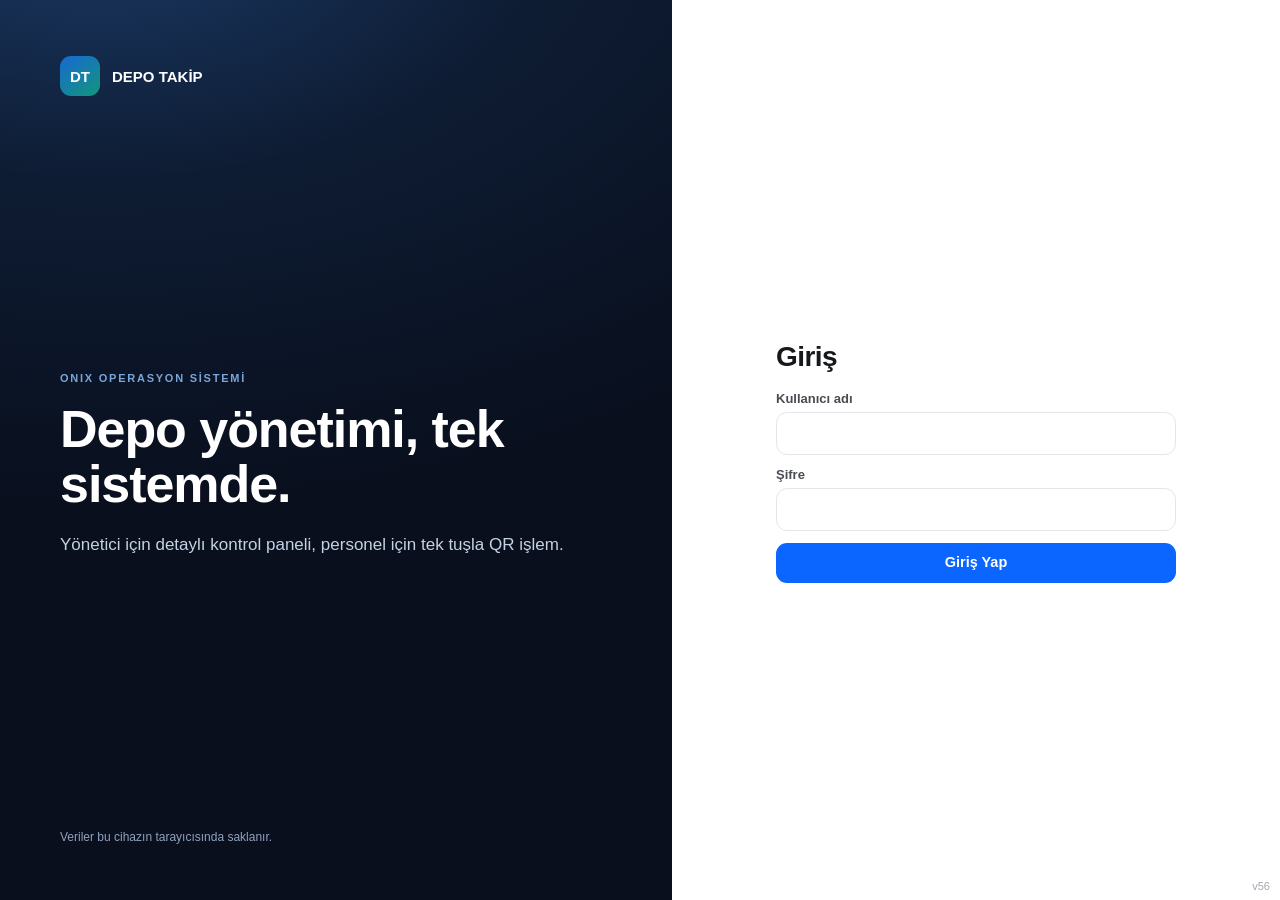
==== commit 18ccdb00: "v56: Ucuncu depo eklendi (Ofis Depo) - transferde hedef depo secimi, stok/pano/rapor/sayim/CSV uc de" ====
--- a/index.html
+++ b/index.html
@@ -12,10 +12,10 @@
   <link rel="manifest" href="./manifest.webmanifest">
   <link rel="icon" href="./icon.svg" type="image/svg+xml">
   <link rel="apple-touch-icon" href="./icon.svg">
-  <link rel="stylesheet" href="./app.css?v=55">
-  <script defer src="./qrcode.min.js?v=55"></script>
-  <script defer src="./jsqr.js?v=55"></script>
-  <script defer src="./app.js?v=55"></script>
+  <link rel="stylesheet" href="./app.css?v=56">
+  <script defer src="./qrcode.min.js?v=56"></script>
+  <script defer src="./jsqr.js?v=56"></script>
+  <script defer src="./app.js?v=56"></script>
 </head>
 <body>
   <section id="loginView" class="login-view">
@@ -114,6 +114,7 @@
           <div class="metric-grid">
             <article class="metric-card"><small>Ostim Depo</small><strong id="mOstim">0</strong><span>ürün çeşidi</span><div class="depot-extra"><span class="depot-crit" id="mOstimCrit">0 kritik</span><span class="depot-value" id="mOstimValue" data-admin-only>₺0</span></div></article>
             <article class="metric-card"><small>Yenikent Depo</small><strong id="mYenikent">0</strong><span>ürün çeşidi</span><div class="depot-extra"><span class="depot-crit" id="mYenikentCrit">0 kritik</span><span class="depot-value" id="mYenikentValue" data-admin-only>₺0</span></div></article>
+            <article class="metric-card"><small>Ofis Depo</small><strong id="mOfis">0</strong><span>ürün çeşidi</span><div class="depot-extra"><span class="depot-crit" id="mOfisCrit">0 kritik</span><span class="depot-value" id="mOfisValue" data-admin-only>₺0</span></div></article>
             <article class="metric-card warn"><small>Kritik Ürün</small><strong id="mCritical">0</strong><span>minimum altında</span></article>
             <article class="metric-card"><small>Bugünkü İşlem</small><strong id="mToday">0</strong><span>giriş / çıkış</span></article>
             <article class="metric-card link" id="mBillingCard"><small>Muhasebe</small><strong id="mBilling">0</strong><span>bekleyen + askıda</span></article>
@@ -148,7 +149,7 @@
         <section id="stocks" class="page">
           <div class="filter-bar"><label class="search-box">⌕<input id="stockSearch" placeholder="Ürün adı veya kod ara"></label><button id="sayimBtn" class="btn btn-outline" data-admin-only>▣ Stok Sayımı</button><button id="bulkOutBtn" class="btn btn-outline" data-admin-only>📋 Toplu Çıkış</button><button id="stockCsvBtn" class="btn btn-outline">CSV İndir</button></div>
           <article class="panel no-pad">
-            <div class="table-wrap"><table><thead><tr><th>Malzeme</th><th>Kod</th><th>Ostim</th><th>Yenikent</th><th>Toplam</th><th>Durum</th><th></th></tr></thead><tbody id="stockRows"></tbody></table></div>
+            <div class="table-wrap"><table><thead><tr><th>Malzeme</th><th>Kod</th><th>Ostim</th><th>Yenikent</th><th>Ofis</th><th>Toplam</th><th>Durum</th><th></th></tr></thead><tbody id="stockRows"></tbody></table></div>
             <div id="stockEmpty" class="empty hidden">Ürün bulunamadı.</div>
           </article>
         </section>
@@ -213,7 +214,7 @@
   <div id="productModal" class="modal hidden"><div class="modal-card modal-lg"><div class="modal-head"><div><h3 id="productModalTitle">Yeni Ürün</h3></div><button class="icon-btn" data-close-modal="productModal">✕</button></div><form id="productForm"><input id="productId" type="hidden">
   <div class="img-pick"><div id="productImgBox" class="img-box">📷</div><div class="img-btns"><button type="button" id="pickImgBtn" class="mini-btn">Fotoğraf Seç / Çek</button><button type="button" id="removeImgBtn" class="mini-btn danger hidden">Görseli Kaldır</button></div><input id="productImgInput" type="file" accept="image/*" class="hidden"></div>
   <div class="form-grid">
-    <label class="field"><span>Ürün adı</span><input id="productName" required></label><label class="field"><span>Ürün kodu</span><input id="productCode" required></label><label class="field"><span>Kategori</span><input id="productCategory" placeholder="Sondaj, hidrolik..."></label><label class="field"><span>Birim</span><select id="productUnit"><option>Adet</option><option>Metre</option><option>Litre</option><option>Kg</option><option>Takım</option><option>Kutu</option></select></label><label class="field"><span>Ostim stok</span><input id="productOstim" type="number" min="0" step="0.01" value="0"></label><label class="field"><span>Yenikent stok</span><input id="productYenikent" type="number" min="0" step="0.01" value="0"></label><label class="field"><span>Minimum stok uyarısı</span><input id="productMin" type="number" min="0" step="0.01" value="0"></label><label class="field"><span>Birim fiyat (₺, stok değeri için)</span><input id="productPrice" type="number" min="0" step="0.01" value="0"></label><label class="field"><span>Durum</span><select id="productActive"><option value="true">Aktif</option><option value="false">Pasif</option></select></label>
+    <label class="field"><span>Ürün adı</span><input id="productName" required></label><label class="field"><span>Ürün kodu</span><input id="productCode" required></label><label class="field"><span>Kategori</span><input id="productCategory" placeholder="Sondaj, hidrolik..."></label><label class="field"><span>Birim</span><select id="productUnit"><option>Adet</option><option>Metre</option><option>Litre</option><option>Kg</option><option>Takım</option><option>Kutu</option></select></label><label class="field"><span>Ostim stok</span><input id="productOstim" type="number" min="0" step="0.01" value="0"></label><label class="field"><span>Yenikent stok</span><input id="productYenikent" type="number" min="0" step="0.01" value="0"></label><label class="field"><span>Ofis stok</span><input id="productOfis" type="number" min="0" step="0.01" value="0"></label><label class="field"><span>Minimum stok uyarısı</span><input id="productMin" type="number" min="0" step="0.01" value="0"></label><label class="field"><span>Birim fiyat (₺, stok değeri için)</span><input id="productPrice" type="number" min="0" step="0.01" value="0"></label><label class="field"><span>Durum</span><select id="productActive"><option value="true">Aktif</option><option value="false">Pasif</option></select></label>
   </div><div class="form-actions"><button type="button" class="btn btn-outline" data-close-modal="productModal">Vazgeç</button><button type="submit" class="btn btn-primary">Kaydet</button></div></form></div></div>
 
   <div id="userModal" class="modal hidden"><div class="modal-card modal-lg"><div class="modal-head"><div><h3 id="userModalTitle">Yeni Kullanıcı</h3></div><button class="icon-btn" data-close-modal="userModal">✕</button></div><form id="userForm"><input id="userId" type="hidden"><div class="form-grid">
@@ -260,7 +261,7 @@
   <div id="sayimModal" class="modal hidden"><div class="modal-card modal-lg">
     <div class="modal-head"><div><h3>Stok Sayımı</h3><p id="sayimDesc">Depo seçin, rafınızdaki her ürünün etiketini tek tek okutun. Bitirince sistemle karşılaştırılır.</p></div><button class="icon-btn" data-close-modal="sayimModal">✕</button></div>
     <div id="sayimSetup">
-      <label class="field"><span>Sayılacak depo</span><select id="sayimDepot"><option>Ostim Depo</option><option>Yenikent Depo</option><option value="both">İki depo birden (toplam)</option></select></label>
+      <label class="field"><span>Sayılacak depo</span><select id="sayimDepot"><option>Ostim Depo</option><option>Yenikent Depo</option><option>Ofis Depo</option><option value="both">Tüm depolar (toplam)</option></select></label>
       <p class="muted">Her fiziksel ürün için etiketi bir kez okutun — aynı üründen 5 tane varsa 5 kez. Okumalar arasında kısa bekleme vardır, "cık" diye saydıkça ekranda görürsünüz. Sayım bitmeden sayfayı yenilemeyin.</p>
       <div class="form-actions"><button type="button" class="btn btn-outline" data-close-modal="sayimModal">Vazgeç</button><button type="button" id="sayimStartBtn" class="btn btn-primary">▶ Sayımı Başlat</button></div>
     </div>
@@ -278,7 +279,7 @@
     <div class="modal-head"><div><h3>Toplu Çıkış</h3><p>Ürün listesini yapıştırın — her satır 1 adettir, aynı satırı tekrar yazmak adedi artırır. Marka adları sorun olmaz, sistem eşleştirir.</p></div><button class="icon-btn" data-close-modal="bulkModal">✕</button></div>
     <textarea id="bulkText" class="bulk-text" rows="7" placeholder="CAPRARI MCH43-8&#10;İMPO SK 10 HP&#10;PAN 4041-4/18&#10;PAN 4041-4/18"></textarea>
     <div class="form-grid">
-      <label class="field"><span>Hangi depodan?</span><select id="bulkDepot"><option>Ostim Depo</option><option>Yenikent Depo</option></select></label>
+      <label class="field"><span>Hangi depodan?</span><select id="bulkDepot"><option>Ostim Depo</option><option>Yenikent Depo</option><option>Ofis Depo</option></select></label>
       <label class="field"><span>Nereye gidiyor?</span><select id="bulkTarget"><option value="sayim">Sayım Düzeltme (stok düşümü)</option><option value="customer">Müşteriye Satış</option><option>Sondaj Makinesi 1</option><option>Sondaj Makinesi 2</option><option>Sondaj Makinesi 3</option><option>Vinç 1</option></select></label>
       <label class="field" id="bulkCustomerField"><span>Müşteri adı</span><input id="bulkCustomer" placeholder="Müşteri adı girin" autocomplete="off"></label>
       <label class="field"><span>Açıklama (nereye/neden)</span><input id="bulkNote" placeholder="Örn: Ahmet Bey şantiyesi" autocomplete="off"></label>
@@ -315,9 +316,9 @@
     </div>
     <div id="scanResult" class="scan-result hidden">
       <div class="scan-product"><div class="product-avatar" id="scanAvatar">Ü</div><div><b id="scanProductName"></b><small id="scanProductMeta"></small></div><span id="scanModeBadge" class="stock-pill pill-ok">GİRİŞ</span></div>
-      <div class="scan-stocks"><span>Ostim: <b id="scanOstim">0</b></span><span>Yenikent: <b id="scanYenikent">0</b></span><span>Toplam: <b id="scanTotal">0</b></span></div>
+      <div class="scan-stocks"><span>Ostim: <b id="scanOstim">0</b></span><span>Yenikent: <b id="scanYenikent">0</b></span><span>Ofis: <b id="scanOfis">0</b></span><span>Toplam: <b id="scanTotal">0</b></span></div>
       <form id="quickForm">
-        <label class="field"><span id="quickDepotLabel">Depo</span><select id="quickDepot"><option>Ostim Depo</option><option>Yenikent Depo</option></select></label>
+        <label class="field"><span id="quickDepotLabel">Depo</span><select id="quickDepot"><option>Ostim Depo</option><option>Yenikent Depo</option><option>Ofis Depo</option></select></label><label class="field hidden" id="quickTransferField"><span>Hangi depoya aktarılacak?</span><select id="quickTransferTo"></select></label>
         <label class="field hidden" id="quickTargetField"><span>Nereye gidiyor?</span><select id="quickTarget"><option value="customer">Müşteriye Satış</option><option>Sondaj Makinesi 1</option><option>Sondaj Makinesi 2</option><option>Sondaj Makinesi 3</option><option>Vinç 1</option></select></label>
         <label class="field hidden" id="quickCustomerField"><span>Müşteri adı</span><input id="quickCustomer" placeholder="Müşteri adı girin" autocomplete="off"></label>
         <label class="field hidden" id="quickNoteField"><span>Nereye gidiyor? / Açıklama <b style="color:#c22b2b">(zorunlu)</b></span><input id="quickNote" placeholder="Örn: Ankara şantiyesi, kule montajı için" autocomplete="off"></label>
--- a/app.css
+++ b/app.css
@@ -603,3 +603,6 @@
 .sayim-confirm>b{display:block;font-size:16px;margin-bottom:12px;line-height:1.35}
 .sayim-confirm-btns{display:grid;grid-template-columns:1fr 1fr;gap:10px}
 .sayim-confirm-btns .btn{padding:14px 10px;font-size:16px;font-weight:700}
+
+/* ---- Üçüncü depo (Ofis) çubuğu ---- */
+.bar-fill.o3{background:linear-gradient(90deg,#8b5cf6,#a78bfa)}
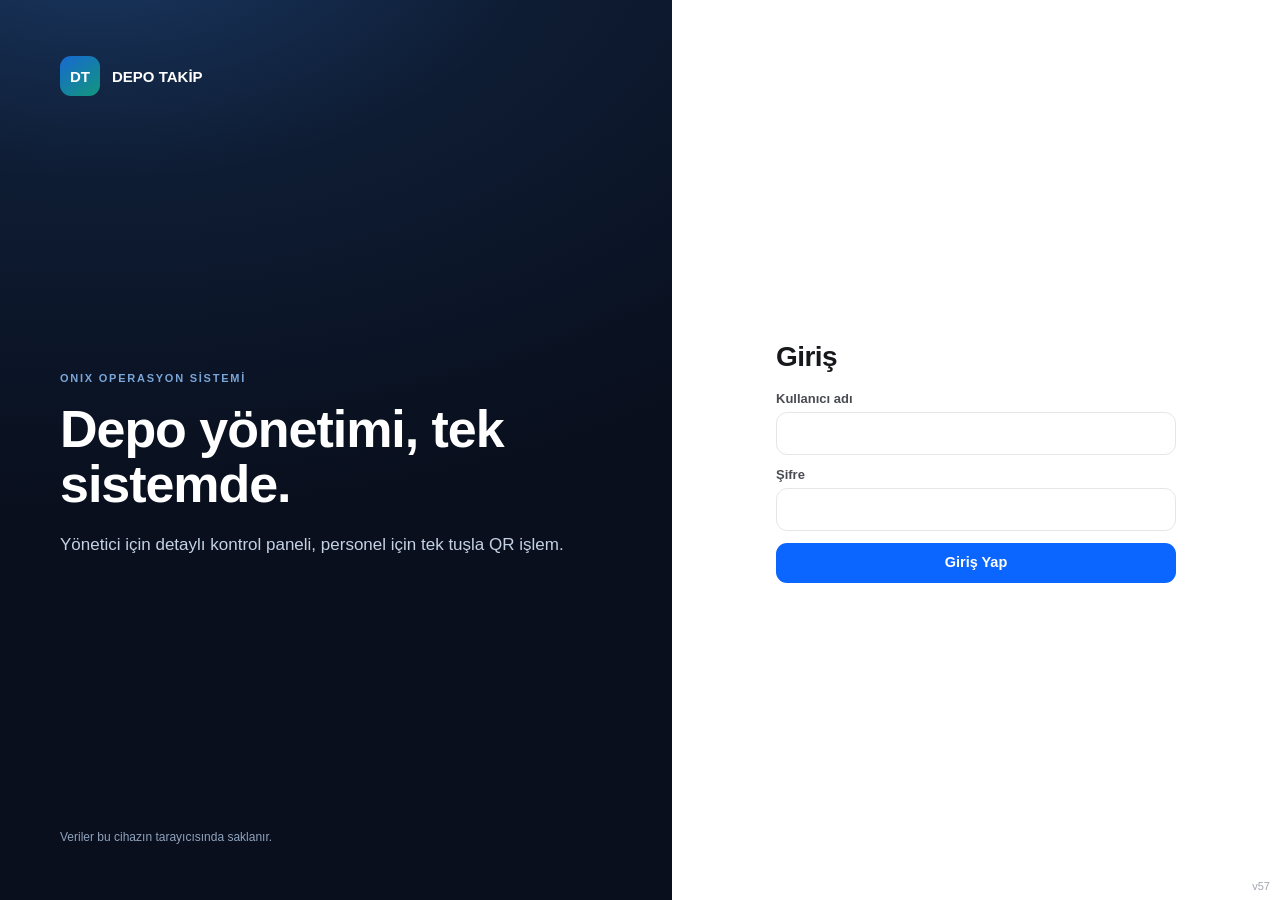
==== commit 8790aa32: "v57: Sayim guclendirme - kadrajda coklu etiket reddi, ayni etiketi tekrar okutma uyarisi, sayim otur" ====
--- a/index.html
+++ b/index.html
@@ -12,10 +12,10 @@
   <link rel="manifest" href="./manifest.webmanifest">
   <link rel="icon" href="./icon.svg" type="image/svg+xml">
   <link rel="apple-touch-icon" href="./icon.svg">
-  <link rel="stylesheet" href="./app.css?v=56">
-  <script defer src="./qrcode.min.js?v=56"></script>
-  <script defer src="./jsqr.js?v=56"></script>
-  <script defer src="./app.js?v=56"></script>
+  <link rel="stylesheet" href="./app.css?v=57">
+  <script defer src="./qrcode.min.js?v=57"></script>
+  <script defer src="./jsqr.js?v=57"></script>
+  <script defer src="./app.js?v=57"></script>
 </head>
 <body>
   <section id="loginView" class="login-view">
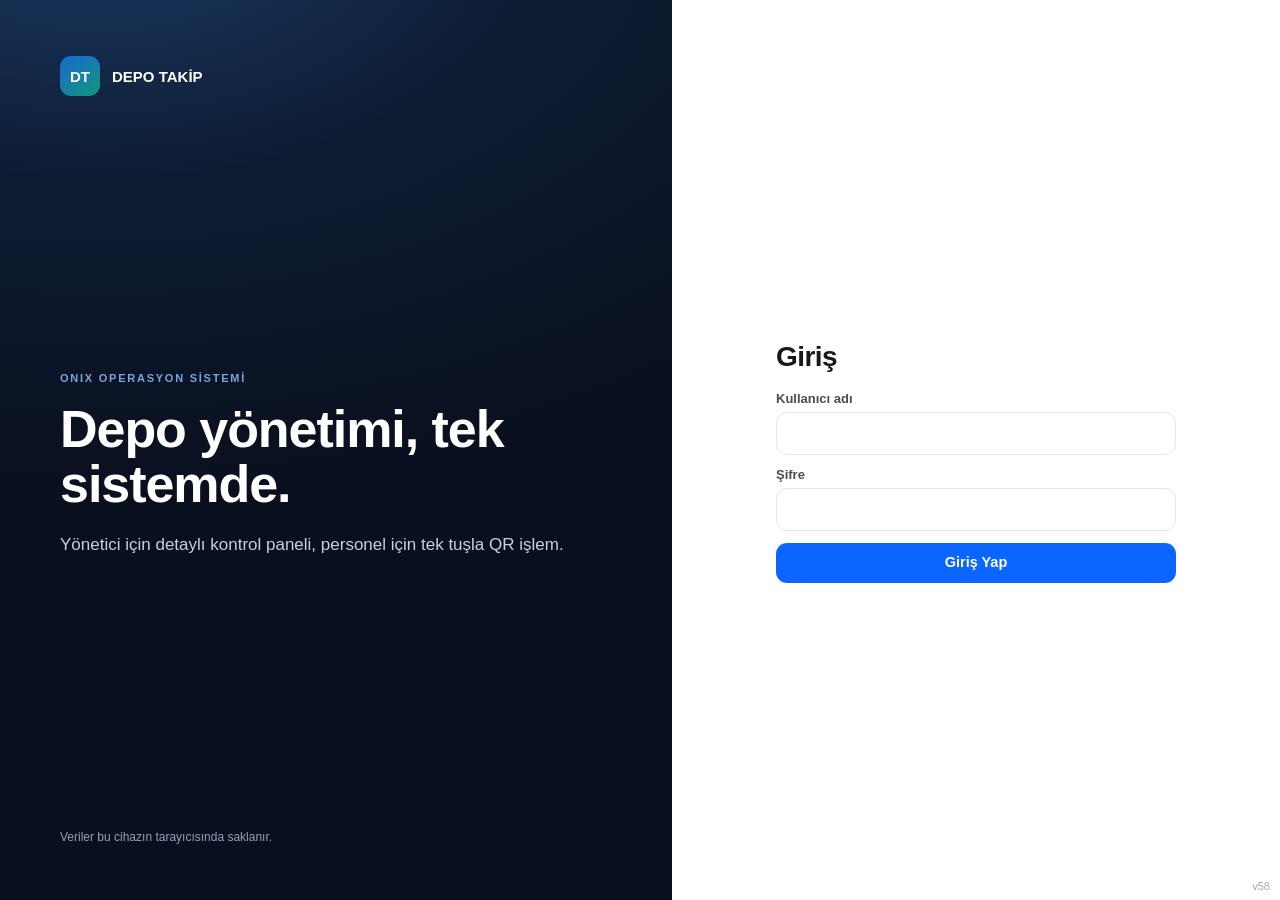
==== commit 6756dd87: "v58: Sayim raporundan 'Farklari Stoga Uygula' - stok sayim sonucuna esitlenir, her duzeltme hareket " ====
--- a/index.html
+++ b/index.html
@@ -12,10 +12,10 @@
   <link rel="manifest" href="./manifest.webmanifest">
   <link rel="icon" href="./icon.svg" type="image/svg+xml">
   <link rel="apple-touch-icon" href="./icon.svg">
-  <link rel="stylesheet" href="./app.css?v=57">
-  <script defer src="./qrcode.min.js?v=57"></script>
-  <script defer src="./jsqr.js?v=57"></script>
-  <script defer src="./app.js?v=57"></script>
+  <link rel="stylesheet" href="./app.css?v=58">
+  <script defer src="./qrcode.min.js?v=58"></script>
+  <script defer src="./jsqr.js?v=58"></script>
+  <script defer src="./app.js?v=58"></script>
 </head>
 <body>
   <section id="loginView" class="login-view">
@@ -269,7 +269,7 @@
       <div id="sayimSummary" class="sayim-summary"></div>
       <div class="table-wrap sayim-table"><table><thead><tr><th>Malzeme</th><th class="num">Sistem</th><th class="num">Sayılan</th><th class="num">Fark</th><th>Durum</th></tr></thead><tbody id="sayimRows"></tbody></table></div>
       <div id="sayimUnknown" class="alert alert-warning hidden"></div>
-      <div class="form-actions"><button type="button" id="sayimResumeBtn" class="btn btn-outline">‹ Sayıma Devam</button><button type="button" id="sayimCsvBtn" class="btn btn-outline">CSV İndir</button><button type="button" id="sayimCloseBtn" class="btn btn-primary">Kapat</button></div>
+      <div class="form-actions"><button type="button" id="sayimResumeBtn" class="btn btn-outline">‹ Sayıma Devam</button><button type="button" id="sayimCsvBtn" class="btn btn-outline">CSV İndir</button><button type="button" id="sayimApplyBtn" class="btn btn-primary">✎ Farkları Stoğa Uygula</button><button type="button" id="sayimCloseBtn" class="btn btn-outline">Kapat</button></div>
     </div>
   </div></div>
 
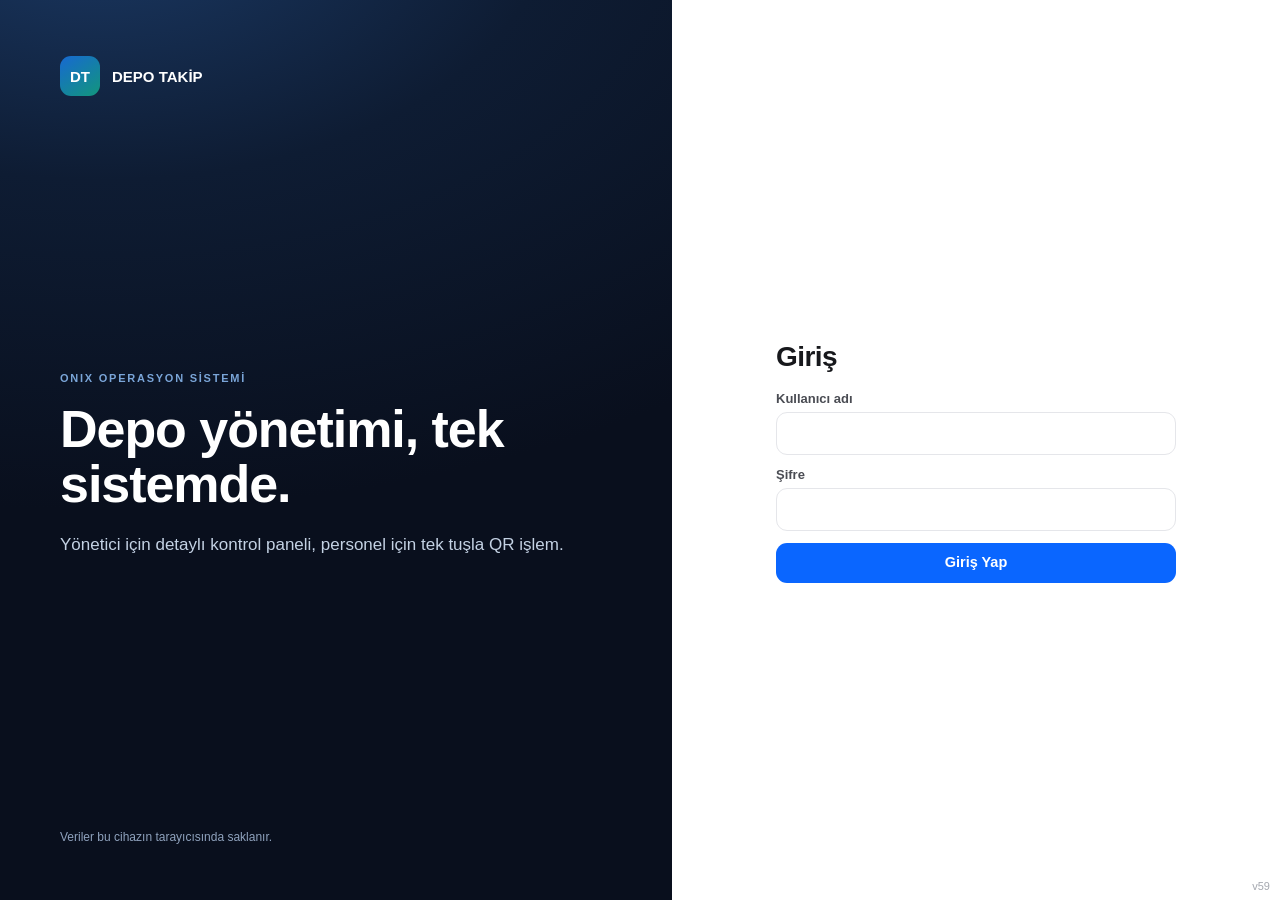
==== commit 8f2d535c: "v59: Eksi stoklu urunler sayim uygulamasinda atlanir - 'Stok girilmemis' etiketiyle ayri gosterilir " ====
--- a/index.html
+++ b/index.html
@@ -12,10 +12,10 @@
   <link rel="manifest" href="./manifest.webmanifest">
   <link rel="icon" href="./icon.svg" type="image/svg+xml">
   <link rel="apple-touch-icon" href="./icon.svg">
-  <link rel="stylesheet" href="./app.css?v=58">
-  <script defer src="./qrcode.min.js?v=58"></script>
-  <script defer src="./jsqr.js?v=58"></script>
-  <script defer src="./app.js?v=58"></script>
+  <link rel="stylesheet" href="./app.css?v=59">
+  <script defer src="./qrcode.min.js?v=59"></script>
+  <script defer src="./jsqr.js?v=59"></script>
+  <script defer src="./app.js?v=59"></script>
 </head>
 <body>
   <section id="loginView" class="login-view">
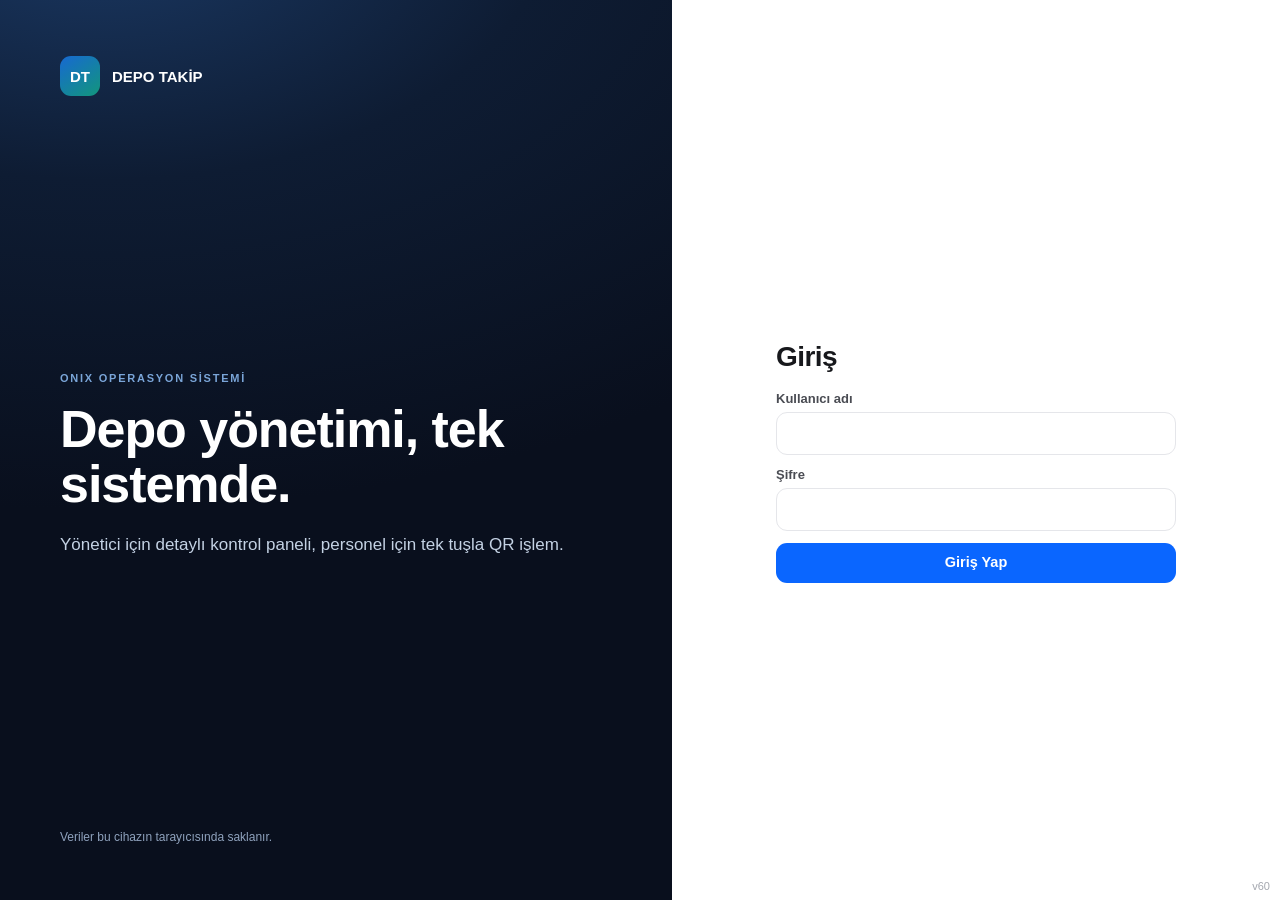
==== commit 5ac7930a: "v60: Muhasebede KDV - fatura kesildiginde %20 otomatik dolar, tabloda Net/KDV/Toplam ayri sutunlar, " ====
--- a/index.html
+++ b/index.html
@@ -12,10 +12,10 @@
   <link rel="manifest" href="./manifest.webmanifest">
   <link rel="icon" href="./icon.svg" type="image/svg+xml">
   <link rel="apple-touch-icon" href="./icon.svg">
-  <link rel="stylesheet" href="./app.css?v=59">
-  <script defer src="./qrcode.min.js?v=59"></script>
-  <script defer src="./jsqr.js?v=59"></script>
-  <script defer src="./app.js?v=59"></script>
+  <link rel="stylesheet" href="./app.css?v=60">
+  <script defer src="./qrcode.min.js?v=60"></script>
+  <script defer src="./jsqr.js?v=60"></script>
+  <script defer src="./app.js?v=60"></script>
 </head>
 <body>
   <section id="loginView" class="login-view">
@@ -158,7 +158,7 @@
           <div class="filter-bar"><label class="search-box">⌕<input id="billSearch" placeholder="Malzeme, müşteri veya personel ara"></label><select id="billFilter"><option value="all">Tüm kayıtlar</option><option value="pending">Bekleyen</option><option value="askida">Askıda</option><option value="done">Tamamlanan</option></select><button id="billCsvBtn" class="btn btn-outline">CSV İndir</button></div>
           <div id="billSummary" class="bill-summary"></div>
           <article class="panel no-pad">
-            <div class="table-wrap"><table><thead><tr><th>Tarih · Saat</th><th>Malzeme</th><th>Miktar</th><th>Nereye</th><th>Personel</th><th>Birim ₺</th><th>Toplam ₺</th><th>Fatura</th><th>Ödeme</th><th>Durum</th><th></th></tr></thead><tbody id="billRows"></tbody></table></div>
+            <div class="table-wrap"><table><thead><tr><th>Tarih · Saat</th><th>Malzeme</th><th>Miktar</th><th>Nereye</th><th>Personel</th><th>Birim ₺</th><th>Net ₺</th><th>KDV ₺</th><th>Toplam ₺</th><th>Fatura</th><th>Ödeme</th><th>Durum</th><th></th></tr></thead><tbody id="billRows"></tbody></table></div>
             <div id="billEmpty" class="empty hidden">Kayıt yok. Depodan çıkış yapılan ürünler burada listelenir.</div>
           </article>
         </section>
@@ -227,6 +227,7 @@
     <div id="billLines" class="bill-lines"></div>
     <div class="bill-total">Ara toplam: <b id="billSubTxt">—</b></div>
     <div class="bill-discount"><span>İndirim</span><input id="billDiscount" type="number" min="0" step="0.01" placeholder="0" inputmode="decimal"><div class="seg mini"><button type="button" id="discTL" class="active">₺</button><button type="button" id="discPct">%</button></div><b id="billDiscTxt" class="disc-amt">—</b></div>
+    <div class="bill-discount" id="billVatRow"><span>KDV</span><input id="billVat" type="number" min="0" max="100" step="1" value="20" inputmode="numeric"><span class="vat-pct">%</span><b id="billVatTxt" class="disc-amt">—</b></div>
     <div class="bill-total grand">Genel toplam: <b id="billTotalTxt">—</b></div>
     <div class="seg-group"><span>Fatura</span><div class="seg"><button type="button" id="segInvYes">Kesildi</button><button type="button" id="segInvNo">Kesilmedi</button></div></div>
     <div class="seg-group"><span>Ödeme</span><div class="seg"><button type="button" id="segPaidYes">Alındı</button><button type="button" id="segPaidNo">Alınmadı · askıya al</button></div></div>
--- a/app.css
+++ b/app.css
@@ -606,3 +606,9 @@
 
 /* ---- Üçüncü depo (Ofis) çubuğu ---- */
 .bar-fill.o3{background:linear-gradient(90deg,#8b5cf6,#a78bfa)}
+
+/* ---- KDV satırı ---- */
+#billVatRow input{width:70px}
+#billVatRow .vat-pct{font-weight:700;color:#4a4c53}
+#billVatRow.vat-off{opacity:.45}
+#billVatRow.vat-off input{pointer-events:none}
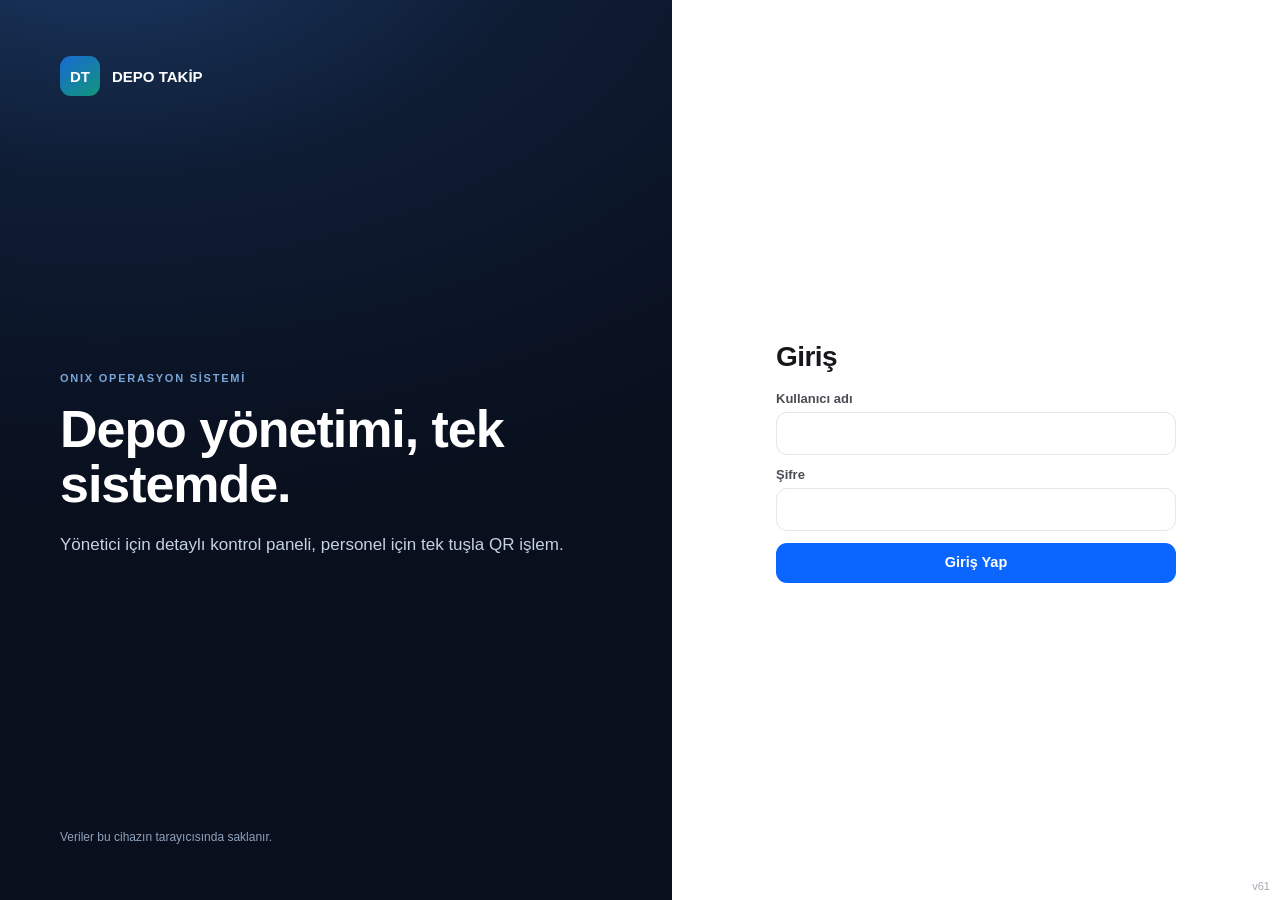
==== commit e4047c2b: "v61: Muhasebe ozetine KDV cipi eklendi Co-Authored-By: Claude Fable 5 <noreply@anthropic.com> Claude" ====
--- a/index.html
+++ b/index.html
@@ -12,10 +12,10 @@
   <link rel="manifest" href="./manifest.webmanifest">
   <link rel="icon" href="./icon.svg" type="image/svg+xml">
   <link rel="apple-touch-icon" href="./icon.svg">
-  <link rel="stylesheet" href="./app.css?v=60">
-  <script defer src="./qrcode.min.js?v=60"></script>
-  <script defer src="./jsqr.js?v=60"></script>
-  <script defer src="./app.js?v=60"></script>
+  <link rel="stylesheet" href="./app.css?v=61">
+  <script defer src="./qrcode.min.js?v=61"></script>
+  <script defer src="./jsqr.js?v=61"></script>
+  <script defer src="./app.js?v=61"></script>
 </head>
 <body>
   <section id="loginView" class="login-view">
--- a/app.css
+++ b/app.css
@@ -612,3 +612,7 @@
 #billVatRow .vat-pct{font-weight:700;color:#4a4c53}
 #billVatRow.vat-off{opacity:.45}
 #billVatRow.vat-off input{pointer-events:none}
+
+/* ---- KDV çipi ---- */
+.bill-chip.vat{border-color:#f2c14e;background:#fdf8ec}
+.bill-chip.vat b{color:#a97600}
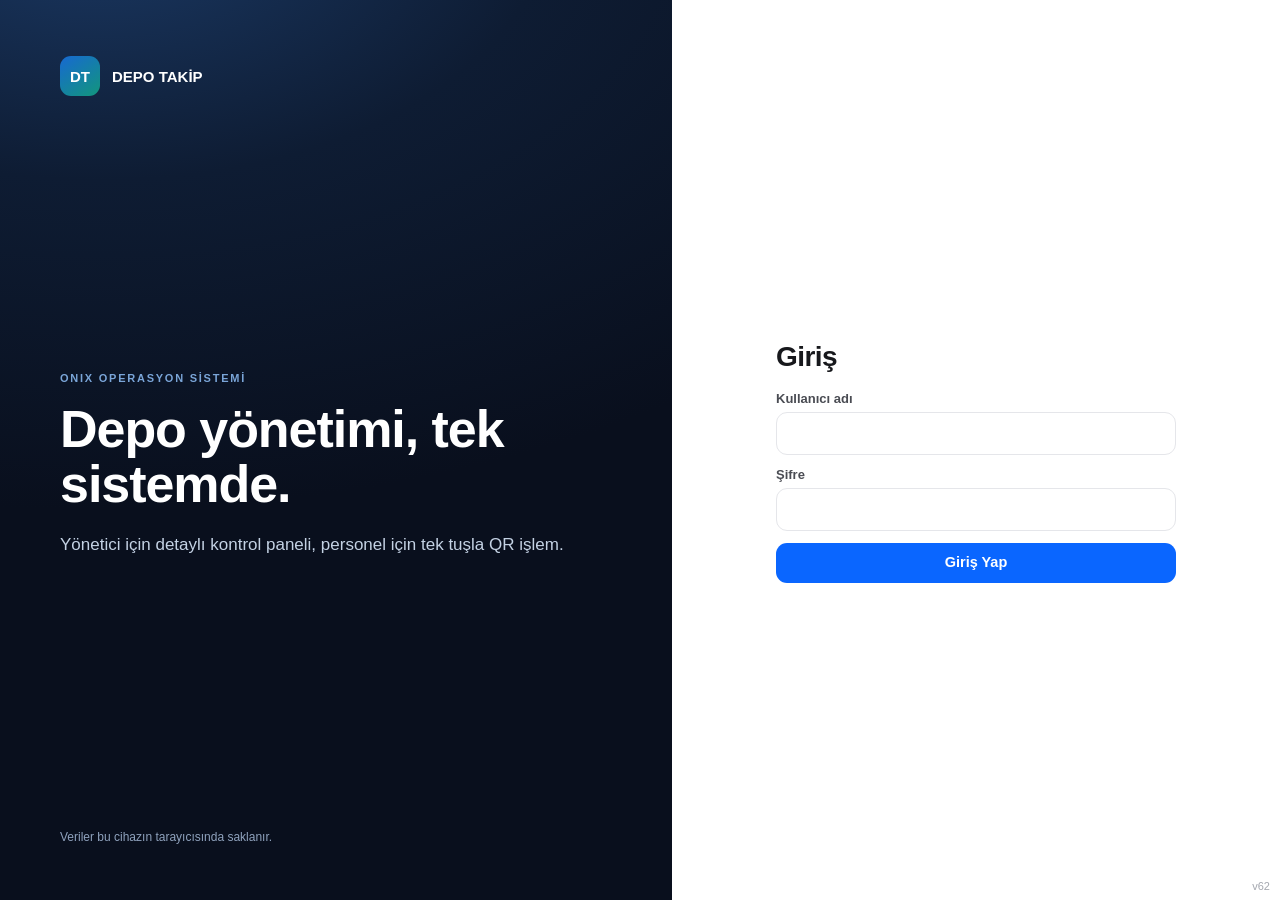
==== commit 08e3c4f6: "v62: Muhasebe islem penceresine musteri adi duzenleme alani Co-Authored-By: Claude Fable 5 <noreply@" ====
--- a/index.html
+++ b/index.html
@@ -12,10 +12,10 @@
   <link rel="manifest" href="./manifest.webmanifest">
   <link rel="icon" href="./icon.svg" type="image/svg+xml">
   <link rel="apple-touch-icon" href="./icon.svg">
-  <link rel="stylesheet" href="./app.css?v=61">
-  <script defer src="./qrcode.min.js?v=61"></script>
-  <script defer src="./jsqr.js?v=61"></script>
-  <script defer src="./app.js?v=61"></script>
+  <link rel="stylesheet" href="./app.css?v=62">
+  <script defer src="./qrcode.min.js?v=62"></script>
+  <script defer src="./jsqr.js?v=62"></script>
+  <script defer src="./app.js?v=62"></script>
 </head>
 <body>
   <section id="loginView" class="login-view">
@@ -224,6 +224,7 @@
   <div id="billingModal" class="modal hidden"><div class="modal-card modal-lg">
     <div class="modal-head"><div><h3>Muhasebe Kaydı</h3><p id="billProductInfo"></p></div><button class="icon-btn" data-close-modal="billingModal">✕</button></div>
     <div id="billMeta" class="bill-meta"></div>
+    <label class="field"><span>Müşteri / Nereye</span><input id="billTarget" autocomplete="off" placeholder="Müşteri adı"></label>
     <div id="billLines" class="bill-lines"></div>
     <div class="bill-total">Ara toplam: <b id="billSubTxt">—</b></div>
     <div class="bill-discount"><span>İndirim</span><input id="billDiscount" type="number" min="0" step="0.01" placeholder="0" inputmode="decimal"><div class="seg mini"><button type="button" id="discTL" class="active">₺</button><button type="button" id="discPct">%</button></div><b id="billDiscTxt" class="disc-amt">—</b></div>
